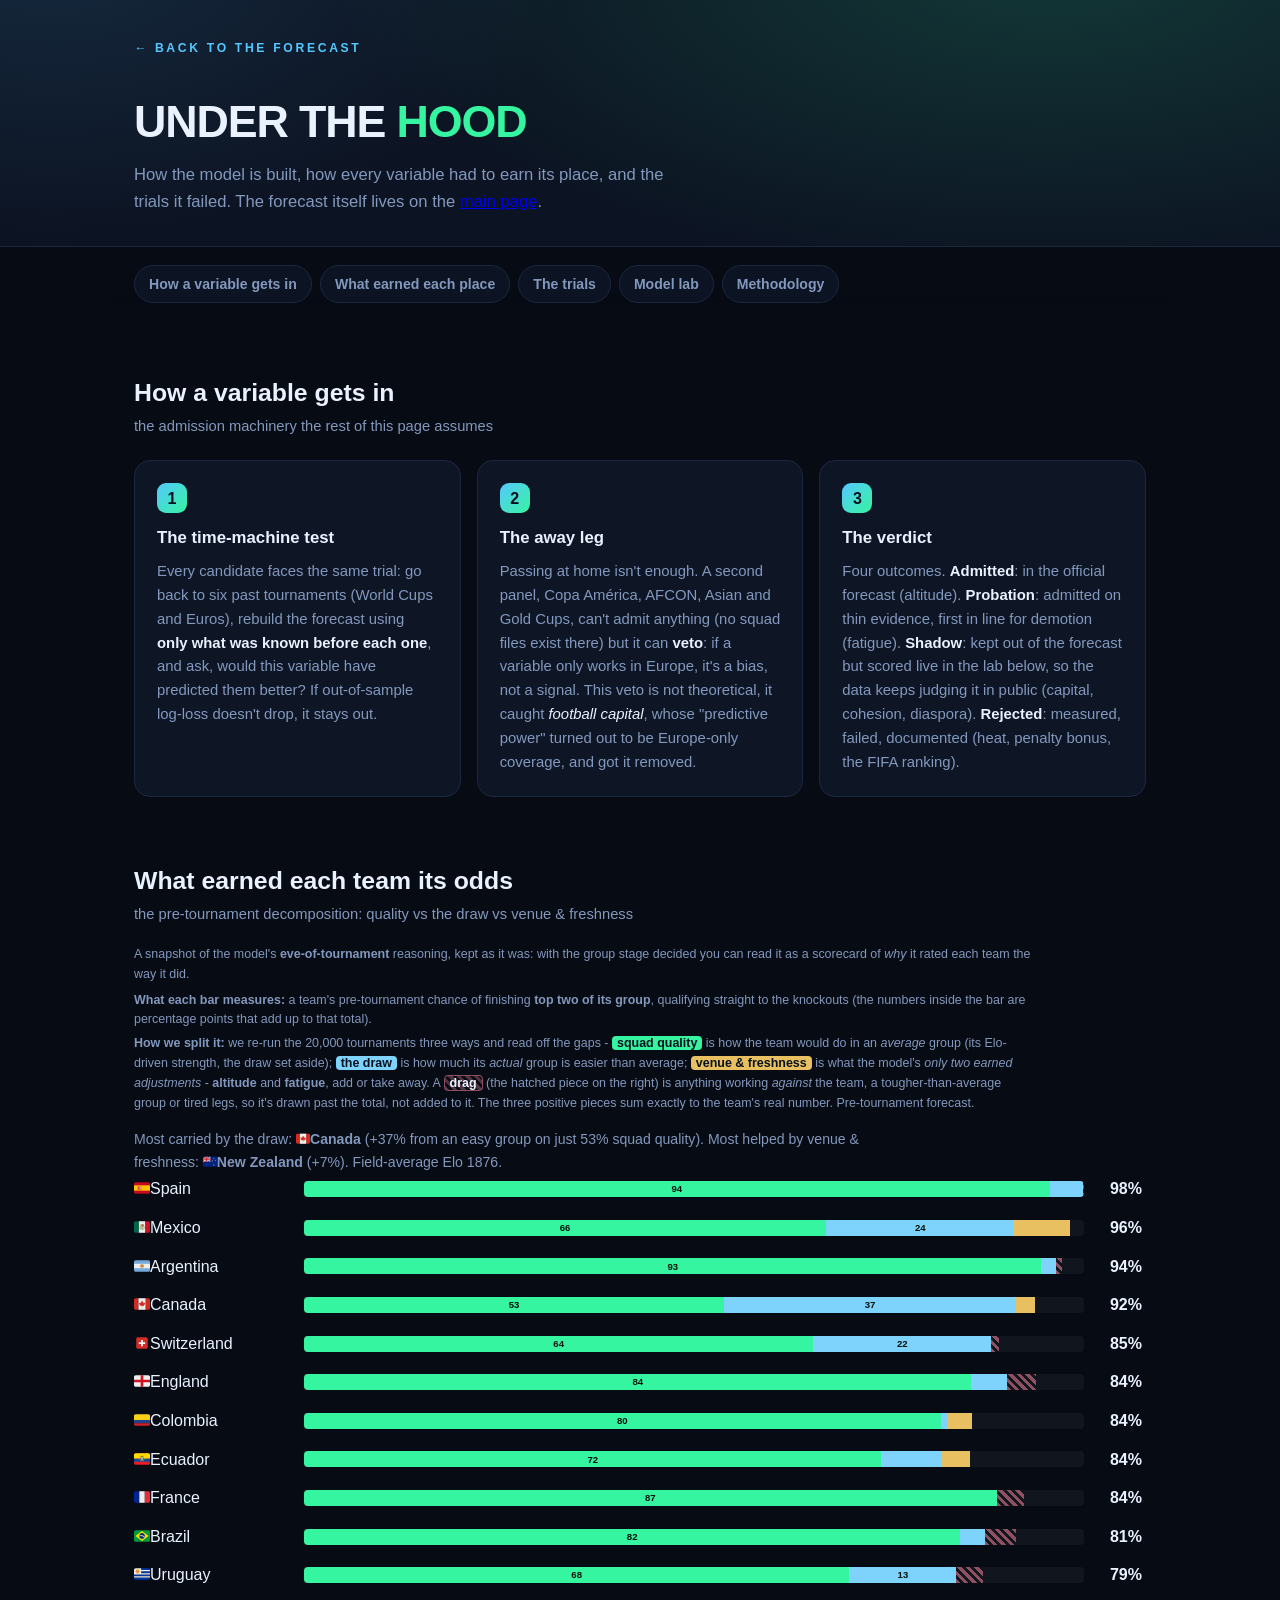
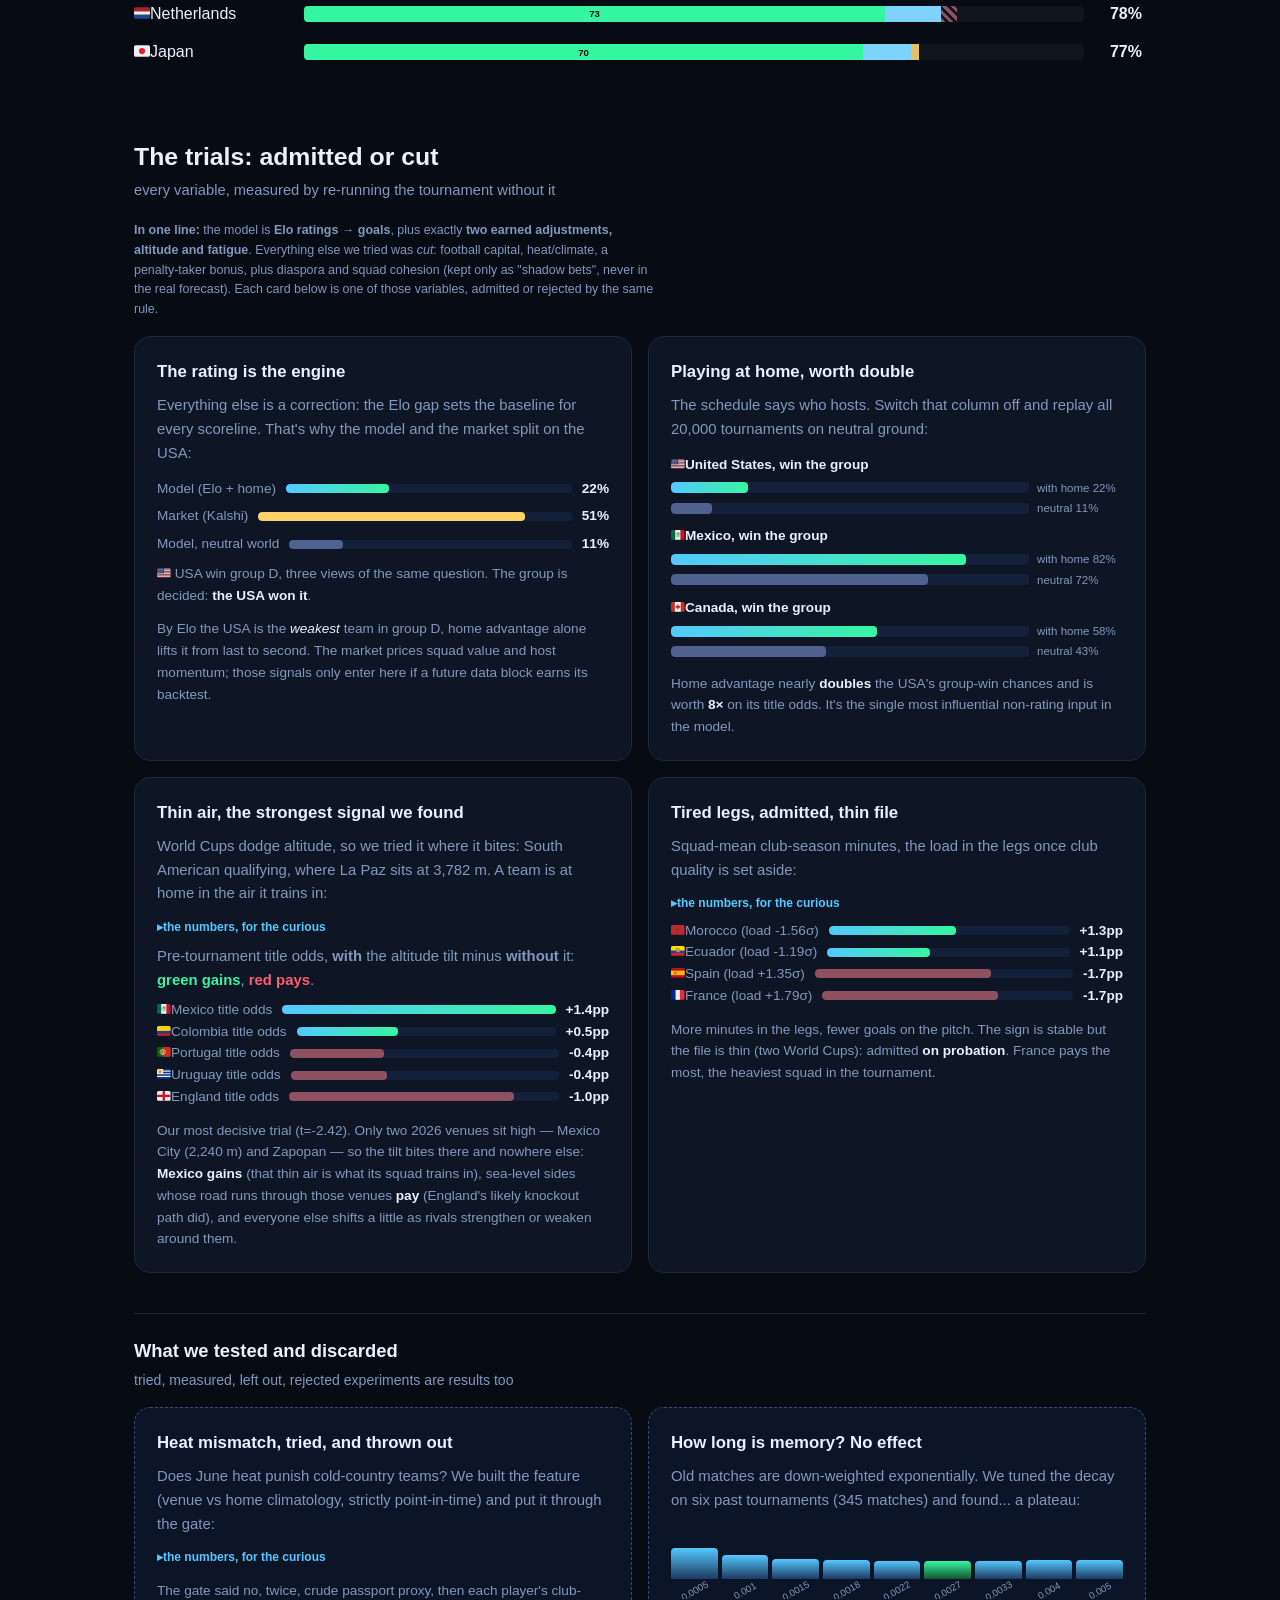
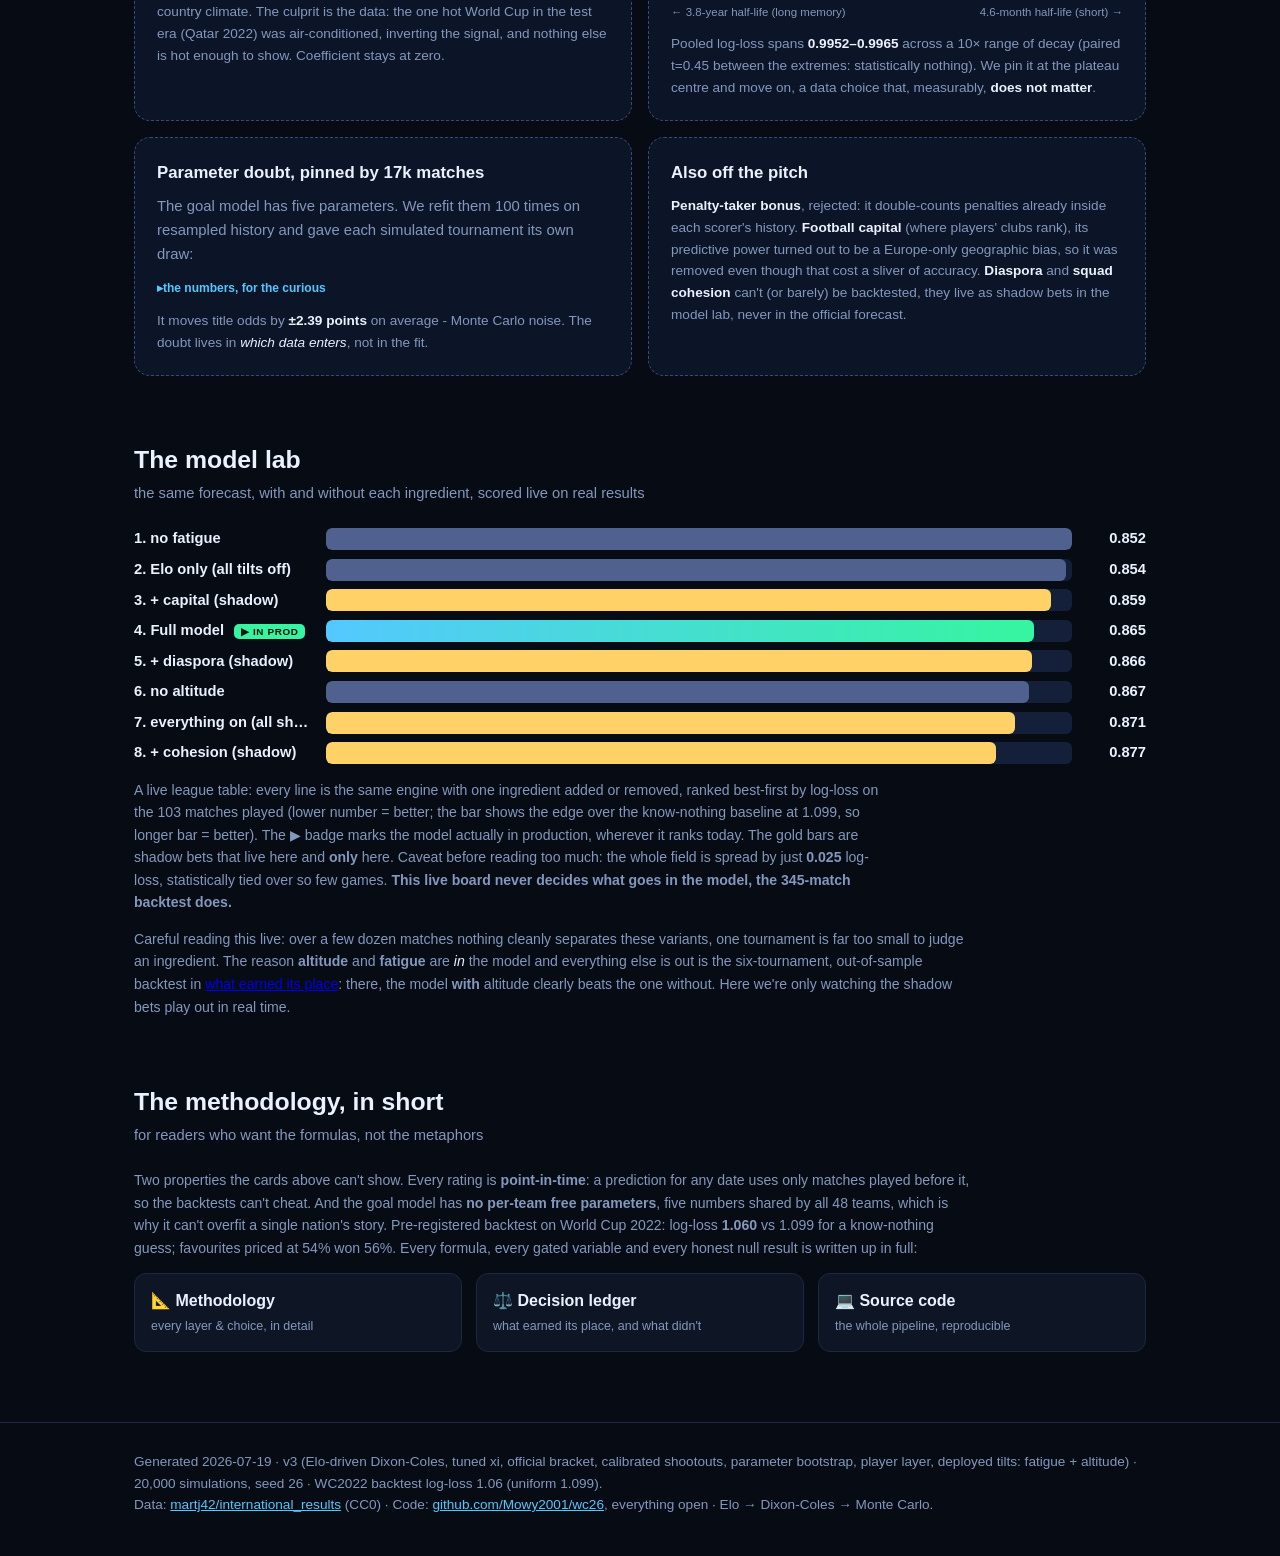
==== site/under-the-hood.html @ b16a1f21 "data: live refresh - 103 matches played (72 group + 31 KO) Co-Authored-By: Claude Fable 5 <noreply@a" ====
<!DOCTYPE html>
<html lang="en">
<head>
<meta charset="UTF-8">
<meta name="viewport" content="width=device-width, initial-scale=1.0">
<title>Under the hood · WC26, Probabilistic World Cup 2026</title>
<link rel="stylesheet" href="style.css?v=202607190809">
</head>
<body>

<header class="hero hero-sub">
  <div class="wrap">
    <div class="live-strip"><a href="index.html" class="back-link">← Back to the forecast</a></div>
    <h1 style="margin-top:14px">Under the <em>hood</em></h1>
    <p class="lede">How the model is built, how every variable had to earn its place, and the
    trials it failed. The forecast itself lives on the <a href="index.html">main page</a>.</p>
  </div>
</header>

<nav class="toc wrap">
  <a href="#gate">How a variable gets in</a>
  <a href="#drivers">What earned each place</a>
  <a href="#influence">The trials</a>
  <a href="#lab">Model lab</a>
  <a href="#method">Methodology</a>
</nav>

<main class="wrap">



<section id="gate">
  <h2>How a variable gets in <span class="sub">the admission machinery the rest of this page assumes</span></h2>
  <div class="cards3">
    <div class="card">
      <div class="card-step">1</div>
      <h3>The time-machine test</h3>
      <p>Every candidate faces the same trial: go back to six past tournaments (World Cups and
      Euros), rebuild the forecast using <strong>only what was known before each one</strong>, and ask,
      would this variable have predicted them better? If out-of-sample log-loss doesn't drop, it stays
      out.</p>
    </div>
    <div class="card">
      <div class="card-step">2</div>
      <h3>The away leg</h3>
      <p>Passing at home isn't enough. A second panel, Copa América, AFCON, Asian and Gold Cups, can't
      admit anything (no squad files exist there) but it can <strong>veto</strong>: if a variable only works
      in Europe, it's a bias, not a signal. This veto is not theoretical, it caught <em>football
      capital</em>, whose "predictive power" turned out to be Europe-only coverage, and got it removed.</p>
    </div>
    <div class="card">
      <div class="card-step">3</div>
      <h3>The verdict</h3>
      <p>Four outcomes. <strong>Admitted</strong>: in the official forecast (altitude).
      <strong>Probation</strong>: admitted on thin evidence, first in line for demotion (fatigue).
      <strong>Shadow</strong>: kept out of the forecast but scored live in the lab below, so the data
      keeps judging it in public (capital, cohesion, diaspora). <strong>Rejected</strong>: measured,
      failed, documented (heat, penalty bonus, the FIFA ranking).</p>
    </div>
  </div>
</section>

<section id="drivers">
  <h2>What earned each team its odds <span class="sub">the pre-tournament decomposition: quality vs the draw vs venue &amp; freshness</span></h2>
  <p class="chart-cap" style="max-width:900px">A snapshot of the model's <strong>eve-of-tournament</strong> reasoning, kept as it was: with the group stage decided you can read it as a scorecard of <em>why</em> it rated each team the way it did.</p>
  <p class="chart-cap" style="margin-bottom:8px;max-width:900px"><strong>What each bar measures:</strong> a team's pre-tournament chance of
  finishing <strong>top two of its group</strong>, qualifying straight to the knockouts (the numbers inside
  the bar are percentage points that add up to that total).</p>
  <p class="chart-cap" style="margin-bottom:8px;max-width:900px"><strong>How we split it:</strong> we re-run the 20,000
  tournaments three ways and read off the gaps -
  <b class="dr-k strength">squad quality</b> is how the team would do in an <em>average</em> group (its
  Elo-driven strength, the draw set aside);
  <b class="dr-k draw">the draw</b> is how much its <em>actual</em> group is easier than average;
  <b class="dr-k tilt">venue &amp; freshness</b> is what the model's <em>only two earned adjustments</em> -
  <strong>altitude</strong> and <strong>fatigue</strong>, add or take away.
  A <b class="dr-k drag">drag</b> (the hatched piece on the right) is anything working <em>against</em> the
  team, a tougher-than-average group or tired legs, so it's drawn past the total, not added to it.
  The three positive pieces sum exactly to the team's real number. Pre-tournament forecast.</p>
  <p class="note" id="drivers-note"></p>
  <div id="drivers-board" class="chart"></div>
</section>

<section id="influence">
  <h2>The trials: admitted or cut <span class="sub">every variable, measured by re-running the tournament without it</span></h2>
  <p class="chart-cap" style="margin-bottom:16px"><strong>In one line:</strong> the model is
  <strong>Elo ratings → goals</strong>, plus exactly <strong>two earned adjustments, altitude and
  fatigue</strong>. Everything else we tried was <em>cut</em>: football capital, heat/climate,
  a penalty-taker bonus, plus diaspora and squad cohesion (kept only as "shadow bets", never in
  the real forecast). Each card below is one of those variables, admitted or rejected by the same rule.</p>
  <div class="cards-2col">
    <div class="card">
      <h3>The rating is the engine</h3>
      <p class="mini-intro">Everything else is a correction: the Elo gap sets the baseline
      for every scoreline. That's why the model and the market split on the USA:</p>
      <div id="usa-case"></div>
      <p class="mini-note">By Elo the USA is the <em>weakest</em> team in group D, home
      advantage alone lifts it from last to second. The market prices squad value and host
      momentum; those signals only enter here if a future data block earns its backtest.</p>
    </div>
    <div class="card">
      <h3>Playing at home, worth double</h3>
      <p class="mini-intro">The schedule says who hosts. Switch that column off and replay
      all 20,000 tournaments on neutral ground:</p>
      <div id="host-ablation"></div>
      <p class="mini-note">Home advantage nearly <strong>doubles</strong> the USA's group-win
      chances and is worth <strong>8×</strong> on its title odds. It's the single most
      influential non-rating input in the model.</p>
    </div>
    <div class="card">
      <h3>Thin air, the strongest signal we found</h3>
      <p class="mini-intro">World Cups dodge altitude, so we tried it where it bites:
      South American qualifying, where La Paz sits at 3,782 m. A team is at home in the
      air it trains in:</p>
      <div id="altitude-card"></div>
      <p class="mini-note" id="altitude-note"></p>
    </div>
    <div class="card">
      <h3>Tired legs, admitted, thin file</h3>
      <p class="mini-intro">Squad-mean club-season minutes, the load in the legs once
      club quality is set aside:</p>
      <div id="fatigue-card"></div>
      <p class="mini-note" id="fatigue-note"></p>
    </div>
  </div>

  <h3 class="merge-sub" id="rejected">What we tested and discarded <span class="sub">tried, measured, left out, rejected experiments are results too</span></h3>
  <div class="cards-2col">
    <div class="card off">
      <h3>Heat mismatch, tried, and thrown out</h3>
      <p class="mini-intro">Does June heat punish cold-country teams? We built the
      feature (venue vs home climatology, strictly point-in-time) and put it through the gate:</p>
      <div id="climate-card"></div>
      <p class="mini-note">The gate said no, twice, crude passport proxy, then each player's
      club-country climate. The culprit is the data: the one hot World Cup in the test era (Qatar
      2022) was air-conditioned, inverting the signal, and nothing else is hot enough to show.
      Coefficient stays at zero.</p>
    </div>
    <div class="card off">
      <h3>How long is memory? No effect</h3>
      <p class="mini-intro">Old matches are down-weighted exponentially. We tuned the decay on
      six past tournaments (<span id="xi-n"></span> matches) and found... a plateau:</p>
      <div id="xi-chart"></div>
      <p class="mini-note" id="xi-note"></p>
    </div>
    <div class="card off">
      <h3>Parameter doubt, pinned by 17k matches</h3>
      <p class="mini-intro">The goal model has five parameters. We refit them
      <span id="boot-b"></span> times on resampled history and gave each simulated tournament
      its own draw:</p>
      <div id="boot-card"></div>
      <p class="mini-note">It moves title odds by <strong id="boot-delta"></strong> on average -
      Monte Carlo noise. The doubt lives in <em>which data enters</em>, not in the fit.</p>
    </div>
    <div class="card off">
      <h3>Also off the pitch</h3>
      <p class="mini-note" style="margin-top:0"><strong>Penalty-taker bonus</strong>, rejected: it
      double-counts penalties already inside each scorer's history. <strong>Football capital</strong>
      (where players' clubs rank), its predictive power turned out to be a Europe-only geographic
      bias, so it was removed even though that cost a sliver of accuracy. <strong>Diaspora</strong>
      and <strong>squad cohesion</strong> can't (or barely) be backtested, they live as shadow
      bets in the model lab, never in the official forecast.</p>
    </div>
  </div>

  </section>

<section id="lab">
  <h2>The model lab <span class="sub">the same forecast, with and without each ingredient, scored live on real results</span></h2>
  <div id="lab-board" class="chart"></div>
  <p class="note" id="lab-note"></p>
  <p class="note" style="max-width:840px">Careful reading this live: over a few dozen matches nothing
  cleanly separates these variants, one tournament is far too small to judge an ingredient. The reason
  <strong>altitude</strong> and <strong>fatigue</strong> are <em>in</em> the model and everything else is
  out is the six-tournament, out-of-sample backtest in <a href="#influence">what earned its place</a>:
  there, the model <strong>with</strong> altitude clearly beats the one without. Here we're only watching
  the shadow bets play out in real time.</p>
</section>

<section id="method">
  <h2>The methodology, in short <span class="sub">for readers who want the formulas, not the metaphors</span></h2>
  <p class="note" style="max-width:840px">Two properties the cards above can't show. Every rating is
  <strong>point-in-time</strong>: a prediction for any date uses only matches played before it, so the
  backtests can't cheat. And the goal model has <strong>no per-team free parameters</strong>, five numbers
  shared by all 48 teams, which is why it can't overfit a single nation's story. Pre-registered backtest
  on World Cup 2022: log-loss <strong>1.060</strong> vs 1.099 for a know-nothing guess; favourites priced
  at 54% won 56%. Every formula, every gated variable and every honest null result is written up in
  full:</p>
  <div class="doc-links">
    <a class="doc-link" href="https://github.com/Mowy2001/wc26/blob/main/docs/METHODOLOGY.md" target="_blank" rel="noopener">📐 Methodology<span>every layer &amp; choice, in detail</span></a>
    <a class="doc-link" href="https://github.com/Mowy2001/wc26/blob/main/docs/DECISIONS.md" target="_blank" rel="noopener">⚖️ Decision ledger<span>what earned its place, and what didn't</span></a>
    <a class="doc-link" href="https://github.com/Mowy2001/wc26" target="_blank" rel="noopener">💻 Source code<span>the whole pipeline, reproducible</span></a>
  </div>
</section>

</main>

<footer>
  <div class="wrap">
    <p id="footer-meta"></p>
    <p>Data: <a href="https://github.com/martj42/international_results">martj42/international_results</a> (CC0)
    · Code: <a href="https://github.com/Mowy2001/wc26">github.com/Mowy2001/wc26</a>, everything open · Elo → Dixon-Coles → Monte Carlo.</p>
  </div>
</footer>

<script src="data.js?v=202607190809"></script>
<script src="app.js?v=202607190809"></script>
</body>
</html>
---- site/style.css ----
:root {
  /* Direction B — "The Living Forecast": dark broadcast / stadium night */
  --bg: #070b14;
  --bg2: #0c1322;
  --card: #0e1626;
  --card-edge: #1c2740;
  --text: #eaf2ff;
  --muted: #8398bd;
  --accent: #36f5a0;   /* neon pitch green */
  --accent2: #54c8ff;  /* electric cyan */
  --hot: #ff5d73;      /* misses / upsets */
  --gold: #ffd166;
  --bar-bg: #14203a;
}
.tnum { font-variant-numeric: tabular-nums; font-feature-settings: "tnum"; }

* { margin: 0; padding: 0; box-sizing: border-box; }

/* Windows ships no colour font for flag emoji (they fall back to "GB"-style
   letters), so country-flag codepoints are served by a bundled Twemoji subset
   (country-flag-emoji-polyfill, MIT; Twemoji art CC-BY 4.0). The unicode-range
   keeps it flags-only; every other glyph stays on the system stack. */
@font-face {
  font-family: "Twemoji Country Flags";
  src: url("TwemojiCountryFlags.woff2") format("woff2");
  unicode-range: U+1F1E6-1F1FF, U+1F3F4, U+E0060-E007F, U+FE0F, U+20E3;
  font-display: swap;
}

body {
  background: var(--bg);
  color: var(--text);
  font-family: "Twemoji Country Flags", -apple-system, BlinkMacSystemFont, "Segoe UI", Roboto, Helvetica, Arial, sans-serif;
  line-height: 1.6;
}

.wrap { max-width: 1060px; margin: 0 auto; padding: 0 24px; }

/* ---------- hero (broadcast) ---------- */
.hero {
  background:
    radial-gradient(1200px 520px at 82% -12%, rgba(54,245,160,.16), transparent 60%),
    radial-gradient(900px 500px at 4% -18%, rgba(84,200,255,.12), transparent 58%),
    var(--bg2);
  border-bottom: 1px solid var(--card-edge);
  padding: 40px 0 48px;
}
/* live status strip with a pulsing dot */
.live-strip {
  display: inline-flex; align-items: center; gap: 10px;
  color: var(--accent); font-size: .76rem; font-weight: 800;
  letter-spacing: .22em; text-transform: uppercase; margin-bottom: 28px;
}
.live-strip .dot {
  width: 9px; height: 9px; border-radius: 50%; background: var(--accent);
  animation: pulse 1.8s infinite;
}
@keyframes pulse {
  0% { box-shadow: 0 0 0 0 rgba(54,245,160,.5); }
  70% { box-shadow: 0 0 0 12px rgba(54,245,160,0); }
  100% { box-shadow: 0 0 0 0 rgba(54,245,160,0); }
}
.hero-grid { display: grid; grid-template-columns: 1.2fr .85fr; gap: 40px; align-items: end; }
.hero h1 {
  font-size: clamp(2.1rem, 5.4vw, 3.7rem); line-height: .98; font-weight: 900;
  letter-spacing: -.025em; text-transform: uppercase;
}
.hero h1 em { color: var(--accent); font-style: normal; }
.lede { color: var(--muted); max-width: 560px; margin-top: 18px; font-size: 1.04rem; }
.lede-sub { color: var(--muted); max-width: 560px; margin-top: 10px; font-size: .9rem; opacity: .82; }
/* the giant live champion number */
.hero-leader {
  background: linear-gradient(180deg, var(--card), #0a1120);
  border: 1px solid var(--card-edge); border-radius: 18px; padding: 22px 26px;
}
.hl-lab { font-size: .72rem; letter-spacing: .2em; text-transform: uppercase; color: var(--muted); }
.hl-big {
  font-size: clamp(3rem, 6vw, 4.6rem); font-weight: 900; letter-spacing: -.03em;
  line-height: 1; color: var(--accent); margin: 4px 0;
}
.hl-big span { font-size: .5em; }
.hl-team { font-size: 1.25rem; font-weight: 800; }
.hl-vs { margin-top: 12px; font-size: .82rem; color: var(--muted); }
.hl-vs b { color: var(--accent); }
@media (max-width: 760px) { .hero-grid { grid-template-columns: 1fr; gap: 26px; } }

.hero-stats { display: flex; flex-wrap: wrap; gap: 14px; margin-top: 32px; }
.stat {
  background: rgba(22, 33, 63, .75);
  border: 1px solid var(--card-edge);
  border-radius: 14px;
  padding: 14px 20px;
  min-width: 150px;
}
.stat .v { font-size: 1.5rem; font-weight: 800; color: var(--text); font-variant-numeric: tabular-nums; }
.stat .v .flag { font-size: 1.3rem; margin-right: 6px; }
.stat .v .vs { color: var(--muted); font-size: .95rem; font-weight: 600; }
.stat .k { font-size: .78rem; color: var(--muted); text-transform: uppercase; letter-spacing: .08em; }
/* the live-record headline stat — visually first and emphasised */
.stat.headline {
  background: linear-gradient(135deg, rgba(56,189,248,.16), rgba(74,222,128,.14));
  border-color: var(--accent);
}
.stat.headline .v { color: var(--accent); font-size: 1.8rem; }
.stat.headline .v .vs { color: var(--text); }

/* ---------- nav ---------- */
.toc {
  display: flex; flex-wrap: wrap; gap: 8px;
  padding-top: 18px; padding-bottom: 6px;
  position: sticky; top: 0; z-index: 10;
  background: linear-gradient(var(--bg) 75%, transparent);
  transition: transform .25s ease, opacity .2s ease;
}
/* scrolling down on mobile: slide the pills away (app.js toggles the class) */
.toc.toc-hide { transform: translateY(-110%); opacity: 0; pointer-events: none; }
.toc a {
  color: var(--muted); text-decoration: none; font-size: .88rem; font-weight: 600;
  padding: 7px 14px; border: 1px solid var(--card-edge); border-radius: 999px;
  background: var(--bg2);
  transition: color .15s, border-color .15s;
}
.toc a:hover { color: var(--accent); border-color: var(--accent); }
.toc-group {
  align-self: center;
  font-size: .72rem; font-weight: 800; letter-spacing: .12em; text-transform: uppercase;
  color: var(--accent); opacity: .8;
  padding: 0 4px 0 8px;
}
.toc-group:not(:first-child) { margin-left: 10px; border-left: 1px solid var(--card-edge); }

/* ---------- act dividers (the two-part spine) ---------- */
.act-divider {
  display: flex; align-items: center; gap: 14px;
  margin: 72px 0 8px;
  font-size: 1.9rem; font-weight: 800; color: var(--text);
  letter-spacing: -.01em;
}
.act-divider .act-num {
  display: inline-flex; align-items: center; justify-content: center;
  width: 40px; height: 40px; flex: 0 0 40px;
  border-radius: 50%; background: linear-gradient(135deg, var(--accent2), var(--accent));
  color: #07101f; font-size: 1.2rem; font-weight: 800;
}
.act-divider .act-sub {
  font-size: .95rem; font-weight: 500; color: var(--muted); letter-spacing: 0;
}
.act-divider + section { margin-top: 26px; }

/* ---------- sections ---------- */
section { margin: 64px 0; }
h2 { font-size: 1.55rem; font-weight: 800; margin-bottom: 22px; }
h2 .sub { display: block; font-size: .92rem; font-weight: 500; color: var(--muted); margin-top: 2px; }

.cards3 { display: grid; grid-template-columns: repeat(auto-fit, minmax(280px, 1fr)); gap: 16px; }
.cards2 { display: grid; grid-template-columns: repeat(auto-fit, minmax(320px, 1fr)); gap: 16px; }
.card {
  background: var(--card);
  border: 1px solid var(--card-edge);
  border-radius: 16px;
  padding: 22px;
}
.card h3 { font-size: 1.05rem; margin-bottom: 8px; }
.card p { color: var(--muted); font-size: .93rem; }
.card p strong, .card p em { color: var(--text); }
.card-step {
  width: 30px; height: 30px; border-radius: 9px;
  display: flex; align-items: center; justify-content: center;
  background: linear-gradient(135deg, var(--accent2), var(--accent));
  color: #07101f; font-weight: 800; margin-bottom: 12px;
}

.note { color: var(--muted); font-size: .88rem; margin-top: 14px; max-width: 760px; }
.note em { color: var(--text); }

/* ---------- bar charts ---------- */
.chart { display: flex; flex-direction: column; gap: 7px; }
.bar-row { display: grid; grid-template-columns: 180px 1fr 62px; align-items: center; gap: 12px; }
.bar-row .who { font-size: .92rem; font-weight: 600; white-space: nowrap; overflow: hidden; text-overflow: ellipsis; }
.bar-row .who .flag { margin-right: 7px; }
.bar-track { position: relative; height: 22px; background: var(--bar-bg); border-radius: 6px; overflow: hidden; }
.bar-fill, .bar-ghost { position: absolute; inset: 0 auto 0 0; border-radius: 6px; }
.bar-ghost { background: rgba(56, 189, 248, .28); }
.bar-fill { background: linear-gradient(90deg, var(--accent2), var(--accent)); }
.bar-row .val { font-variant-numeric: tabular-nums; font-weight: 700; font-size: .92rem; text-align: right; }

/* market comparison: paired bars */
.pair-row { display: grid; grid-template-columns: 180px 1fr; align-items: center; gap: 12px; margin-bottom: 10px; }
.pair-bars { display: flex; flex-direction: column; gap: 3px; }
.pair-bar { display: grid; grid-template-columns: 1fr 110px; align-items: center; gap: 10px; }
.pair-track { height: 13px; background: var(--bar-bg); border-radius: 4px; overflow: hidden; position: relative; }
.pair-fill { position: absolute; inset: 0 auto 0 0; border-radius: 4px; }
.pair-fill.model { background: linear-gradient(90deg, var(--accent2), var(--accent)); }
.pair-fill.market { background: var(--gold); opacity: .85; }
.pair-label { font-size: .74rem; color: var(--muted); font-variant-numeric: tabular-nums; }

/* ---------- rounds table ---------- */
.table-scroll { overflow-x: auto; border: 1px solid var(--card-edge); border-radius: 14px; }
table { border-collapse: collapse; width: 100%; font-size: .9rem; }
th, td { padding: 9px 13px; text-align: right; white-space: nowrap; }
th { background: var(--bg2); color: var(--muted); font-size: .76rem; text-transform: uppercase; letter-spacing: .06em; position: sticky; top: 0; }
td:first-child, th:first-child { text-align: left; }
tbody tr { border-top: 1px solid var(--card-edge); }
td.heat { font-variant-numeric: tabular-nums; font-weight: 600; }

/* ---------- groups ---------- */
.groups-grid { display: grid; grid-template-columns: repeat(auto-fill, minmax(300px, 1fr)); gap: 16px; }
.group-card { background: var(--card); border: 1px solid var(--card-edge); border-radius: 16px; padding: 18px; }
.group-card h3 { font-size: .95rem; color: var(--accent2); margin-bottom: 12px; letter-spacing: .04em; }
.team-row { display: grid; grid-template-columns: 1fr auto; gap: 8px; align-items: center; padding: 5px 0; }
.team-row .val { white-space: nowrap; }
.team-row .who { font-size: .9rem; font-weight: 600; }
.team-row .who .flag { margin-right: 7px; }
.team-row .who .elo { color: var(--muted); font-weight: 400; font-size: .78rem; margin-left: 6px; }
.qbar { height: 7px; background: var(--bar-bg); border-radius: 4px; overflow: hidden; margin-top: 3px; }
.qbar i { display: block; height: 100%; background: linear-gradient(90deg, var(--accent2), var(--accent)); border-radius: 4px; }
.team-row .val { font-variant-numeric: tabular-nums; font-size: .85rem; font-weight: 700; text-align: right; color: var(--muted); }
.team-row .val b { color: var(--text); }

/* ---------- footer ---------- */
footer { border-top: 1px solid var(--card-edge); margin-top: 70px; padding: 28px 0 40px; color: var(--muted); font-size: .85rem; }
footer a { color: var(--accent2); }

@media (max-width: 640px) {
  .bar-row { grid-template-columns: 120px 1fr 52px; }
  .pair-row { grid-template-columns: 120px 1fr; }
  /* let hero stat cards shrink instead of overflowing the viewport */
  .hero-stats { gap: 10px; }
  .hero-stats .stat { min-width: 0; flex: 1 1 140px; }
  .hero-stats .stat.headline { flex-basis: 100%; }
  .act-divider { font-size: 1.5rem; gap: 10px; }
  .act-divider .act-sub { flex-basis: 100%; }
}

/* ---------- v2: data-first additions ---------- */
.cards4 { display: grid; grid-template-columns: repeat(auto-fit, minmax(185px, 1fr)); gap: 16px; }
/* data diet: 3 + 3 cards; the two "earned" (tilt-feeding) files carry an accent edge */
.cards32 { display: grid; grid-template-columns: repeat(3, 1fr); gap: 16px; }
@media (max-width: 860px) { .cards32 { grid-template-columns: 1fr; } }
.card.earned { border-color: rgba(54, 245, 160, .38); }
.card.earned h3::after { content: "earned tilt"; font-size: .6rem; font-weight: 800;
  letter-spacing: .1em; text-transform: uppercase; color: var(--accent);
  border: 1px solid rgba(54, 245, 160, .4); border-radius: 999px; padding: 1px 8px;
  margin-left: 8px; vertical-align: 2px; white-space: nowrap; }
/* two-up cards (roomy enough for embedded charts); collapses to one on mobile */
.cards-2col { display: grid; grid-template-columns: 1fr 1fr; gap: 16px; }
.cards-2col > .card { min-width: 0; }
.cards-2col .xi-bars, .cards-2col .xi-axis { overflow: hidden; }
@media (max-width: 640px) { .cards-2col { grid-template-columns: 1fr; } }
.card.off { border-style: dashed; border-color: #3a4a78; background: rgba(22, 33, 63, .45); }
.card a { color: var(--accent2); }

.mini-intro { margin-bottom: 12px; }
.mini-note { margin-top: 12px; font-size: .85rem !important; }

/* before/after ablation bars */
.ab-row { margin: 8px 0; }
.ab-row .who { font-size: .85rem; font-weight: 600; margin-bottom: 3px; }
.ab-pair { display: grid; grid-template-columns: 1fr 86px; gap: 8px; align-items: center; margin-bottom: 2px; }
.ab-track { height: 11px; background: var(--bar-bg); border-radius: 4px; position: relative; overflow: hidden; }
.ab-fill { position: absolute; inset: 0 auto 0 0; border-radius: 4px; }
.ab-fill.real { background: linear-gradient(90deg, var(--accent2), var(--accent)); }
.ab-fill.counter { background: #51618f; }
.ab-label { font-size: .72rem; color: var(--muted); font-variant-numeric: tabular-nums; white-space: nowrap; }

/* xi plateau mini-chart */
.xi-bars { display: flex; align-items: flex-end; gap: 4px; height: 74px; margin: 10px 0 4px; }
.xi-bar { flex: 1; display: flex; flex-direction: column; justify-content: flex-end; align-items: center; gap: 4px; height: 100%; }
.xi-bar i { display: block; width: 100%; background: linear-gradient(180deg, var(--accent2), #1e3a5f); border-radius: 4px 4px 0 0; min-height: 4px; }
.xi-bar.chosen i { background: linear-gradient(180deg, var(--accent), #14532d); }
.xi-bar span { font-size: .6rem; color: var(--muted); transform: rotate(-30deg); white-space: nowrap; }
.xi-axis { font-size: .72rem; color: var(--muted); display: flex; justify-content: space-between; }

/* usa case mini-table */
.usa-rows { display: flex; flex-direction: column; gap: 6px; margin-top: 8px; }
/* Golden Boot spotlight: full-width rows, bigger type, goals sub-line */
.gb-big .bar-row { grid-template-columns: 300px 1fr auto; padding: 7px 0; }
.gb-big .who { font-size: 1.02rem; font-weight: 700; }
.gb-goals { display: block; font-size: .74rem; color: var(--muted); font-weight: 600; margin-top: 1px; }
.gb-goals b { color: var(--accent); font-variant-numeric: tabular-nums; }
@media (max-width: 560px) { .gb-big .bar-row { grid-template-columns: 150px 1fr auto; }
  .gb-big .who { font-size: .92rem; } .gb-goals { white-space: normal; } }

/* one-line key above ablation-mover bars (altitude / fatigue cards) */
.usa-key { font-size: .76rem; color: var(--muted); margin: 8px 0 6px; }
.usa-key .k-up { color: var(--accent); font-weight: 700; }
.usa-key .k-dn { color: var(--hot); font-weight: 700; }
.usa-row { display: grid; grid-template-columns: auto 1fr auto; gap: 10px; font-size: .85rem; align-items: center; }
.usa-row .src { color: var(--muted); }
.usa-row .num { font-weight: 800; font-variant-numeric: tabular-nums; }
.usa-track { height: 9px; background: var(--bar-bg); border-radius: 4px; position: relative; overflow: hidden; }
.usa-track i { position: absolute; inset: 0 auto 0 0; border-radius: 4px; }

/* methodology accordions */
#method details {
  background: var(--card); border: 1px solid var(--card-edge); border-radius: 14px;
  padding: 0 20px; margin-bottom: 10px;
}
#method summary {
  cursor: pointer; font-weight: 700; font-size: .98rem; padding: 15px 0;
  list-style: none; position: relative;
}
#method summary::before { content: "▸ "; color: var(--accent); }
#method details[open] summary::before { content: "▾ "; }
#method details p { color: var(--muted); font-size: .92rem; padding-bottom: 18px; }
#method details p strong, #method details p em { color: var(--text); }

/* ---------- v3: lineage + golden boot ---------- */
.lineage { display: flex; flex-direction: column; gap: 10px; margin-top: 20px;
  background: var(--bg2); border: 1px solid var(--card-edge); border-radius: 16px; padding: 18px 20px; }
.flow { display: flex; flex-wrap: wrap; align-items: center; gap: 8px; }
.node { font-size: .8rem; font-weight: 600; padding: 5px 12px; border-radius: 999px;
  background: var(--card); border: 1px solid var(--card-edge); color: var(--text); }
.node.file { background: #0f2a1d; border-color: #1d5c3c; color: var(--accent); font-family: ui-monospace, Menlo, monospace; }
.node.out { background: #112c44; border-color: #1d5d8a; color: var(--accent2); }
.arr { color: var(--muted); font-size: .9rem; }
.boot-sd { display: flex; flex-wrap: wrap; gap: 6px; margin: 8px 0; }
.boot-sd span { font-size: .74rem; font-variant-numeric: tabular-nums; color: var(--muted);
  background: var(--bar-bg); border-radius: 6px; padding: 3px 9px; }
.boot-sd b { color: var(--text); }
.market-chip { font-size: .7rem; color: var(--gold); border: 1px solid rgba(251,191,36,.4);
  border-radius: 999px; padding: 1px 8px; margin-left: 8px; font-weight: 600; vertical-align: 1px; white-space: nowrap; }

/* plain-first: technical chips folded behind a toggle */
details.tech { margin: 6px 0; }
details.tech summary { cursor: pointer; font-size: .75rem; color: var(--accent2);
  list-style: none; font-weight: 600; }
details.tech summary::before { content: "\25B8 "; }
details.tech[open] summary::before { content: "\25BE "; }

/* baseline notch + movement deltas on the champion race */
.bar-tick { position: absolute; top: -2px; bottom: -2px; width: 2px;
  background: rgba(232, 237, 247, .9); border-radius: 1px; }
.val .delta { font-size: .72rem; font-weight: 700; margin-left: 5px; }
.val .delta.up { color: var(--accent); }
.val .delta.down { color: #f87171; }

/* predicted bracket */
.bracket-scroll { display: flex; gap: 14px; overflow-x: auto; padding-bottom: 10px; }
.bk-col { display: flex; flex-direction: column; justify-content: space-around;
  gap: 8px; min-width: 116px; }
.bk-round { font-size: .7rem; text-transform: uppercase; letter-spacing: .06em;
  color: var(--muted); text-align: center; margin-bottom: 4px; font-weight: 700; }
.bk-match { background: var(--card); border: 1px solid var(--card-edge);
  border-radius: 9px; overflow: hidden; }
.bk-match.champ { border-color: var(--gold); }
.bk-slot { display: flex; justify-content: space-between; align-items: center;
  padding: 5px 9px; font-size: .8rem; }
.bk-slot + .bk-slot { border-top: 1px solid var(--card-edge); }
.bk-team { font-weight: 600; white-space: nowrap; }
.bk-team .flag { margin-right: 5px; }
.bk-p { font-variant-numeric: tabular-nums; font-size: .72rem; color: var(--muted); }
.bk-slot.sure .bk-p { color: var(--accent); font-weight: 700; }
.bk-slot.open .bk-p { color: #6b7a9c; }
.bk-slot.sure { background: rgba(74, 222, 128, .07); }

/* model lab bars reuse .bar-row; nothing extra needed */

/* match-by-match slider */
.tl-control { margin: 0 0 18px; }
#tl-slider { width: 100%; accent-color: var(--accent); height: 6px; cursor: pointer; }
.tl-label { margin-top: 8px; font-size: .9rem; color: var(--text); font-weight: 600; }
.tl-label #tl-date { color: var(--accent2); }
.tl-grid { display: grid; grid-template-columns: 1fr 1fr; gap: 24px; }
.tl-h { font-size: .72rem; text-transform: uppercase; letter-spacing: .06em; color: var(--muted); font-weight: 700; margin-bottom: 10px; }
.tl-groups { display: grid; grid-template-columns: 1fr 1fr; gap: 6px 16px; }
.tlg { font-size: .8rem; }
.tlg b { color: var(--accent2); font-size: .7rem; }
.tlg .row { display: flex; justify-content: space-between; }
.tlg .row span:last-child { font-variant-numeric: tabular-nums; color: var(--muted); }
@media (max-width: 760px) { .tl-grid { grid-template-columns: 1fr; } .tl-groups { grid-template-columns: 1fr; } }

/* unified forecast slider */
.fc-block { margin: 18px 0 8px; }
.fc-grid { display: grid; grid-template-columns: 1fr 1fr; gap: 24px; margin: 18px 0 8px; }
.cutoff { font-size: .68rem; text-transform: uppercase; letter-spacing: .08em; color: var(--gold);
  text-align: center; margin: 4px 0; opacity: .8; }
#fc-groups.groups-grid .team-row .val .delta { margin-left: 5px; }
@media (max-width: 760px) { .fc-grid { grid-template-columns: 1fr; } }

/* repeated synced sliders in the forecast */
.fc-bar { display: flex; align-items: center; gap: 12px; margin: 4px 0 12px;
  padding: 10px 12px; background: var(--bg2); border: 1px solid var(--card-edge); border-radius: 10px; }
.fc-track-wrap { position: relative; flex: 1; display: flex; align-items: center; }
.fc-bar .fc-slider { width: 100%; accent-color: var(--accent); height: 7px; cursor: pointer; position: relative; z-index: 2; }
/* per-match tick notches under the track */
.fc-ticks { position: absolute; left: 0; right: 0; top: 50%; height: 12px;
  transform: translateY(-50%); pointer-events: none; z-index: 1; }
.fc-ticks i { position: absolute; top: 0; width: 1px; height: 100%;
  background: rgba(147, 161, 189, .45); transform: translateX(-.5px); }
.fc-ticks i.grp-end { width: 2px; height: 180%; top: -40%; background: var(--gold); }
.grp-marker { position: absolute; bottom: 130%; transform: translateX(-50%); white-space: nowrap;
  font-size: .58rem; font-weight: 800; letter-spacing: .04em; color: var(--gold);
  text-transform: uppercase; pointer-events: none; }

/* round-by-round scroll table (slider-driven) */
.rr-scroll { max-height: 460px; overflow-y: auto; overflow-x: auto;
  border: 1px solid var(--card-edge); border-radius: 12px; }
.rr-scroll table { width: 100%; border-collapse: collapse; }
.rr-scroll thead th { position: sticky; top: 0; background: var(--card); z-index: 2;
  font-size: .68rem; text-transform: uppercase; letter-spacing: .03em; color: var(--muted);
  padding: 8px 6px; text-align: center; }
.rr-scroll thead th:first-child { text-align: left; }
.rr-scroll td { padding: 5px 6px; text-align: center; font-variant-numeric: tabular-nums;
  font-size: .78rem; font-weight: 700; }
.rr-scroll td.tm-click { text-align: left; font-weight: 600; white-space: nowrap; }
/* prev / next match buttons */
.fc-step { flex: 0 0 auto; width: 34px; height: 34px; border-radius: 9px;
  border: 1px solid var(--card-edge); background: var(--card); color: var(--text);
  font-size: .9rem; cursor: pointer; line-height: 1; transition: border-color .15s, background .15s; }
.fc-step:hover:not(:disabled) { border-color: var(--accent); color: var(--accent); }
.fc-step:disabled { opacity: .35; cursor: default; }
/* fixed-width label so the slider track length never changes between matches
   (the detail text — "Canada 6-0 Qatar" etc. — varies; clamp it, don't let it
   resize the track) */
.fc-bar .fc-lab { display: flex; flex-direction: column; align-items: flex-end;
  font-size: .82rem; color: var(--accent2); font-weight: 700; white-space: nowrap;
  flex: 0 0 250px; width: 250px; max-width: 250px; overflow: hidden; }
.fc-bar .fc-lab .fc-lab-detail { font-size: .72rem; color: var(--muted); font-weight: 500;
  max-width: 250px; overflow: hidden; text-overflow: ellipsis; }
@media (max-width: 600px) {
  .fc-bar { flex-wrap: wrap; gap: 8px; }
  .fc-track-wrap { order: 3; flex-basis: 100%; }
  .fc-bar .fc-lab { order: 2; min-width: 0; flex: 1; align-items: flex-start;
    white-space: normal; font-size: .78rem; }
}

/* short per-chart captions explaining what the % means */
.chart-cap { color: var(--muted); font-size: .78rem; margin: -4px 0 10px; max-width: 520px; }

/* bracket legend + inline key chips */
.bracket-legend { color: var(--muted); font-size: .84rem; max-width: 820px; margin: 2px 0 14px; }
.bracket-legend strong { color: var(--text); }
.bk-key { font-weight: 700; padding: 1px 7px; border-radius: 5px; white-space: nowrap; }
.bk-key.sure { color: var(--accent); background: rgba(74, 222, 128, .12); }
.bk-key.open { color: #9aa8c6; background: rgba(154, 168, 198, .12); }

/* ---------- per-match score-distribution heatmap (scripts/36) ---------- */
.clickable { cursor: pointer; }
.bar-row.clickable:hover { background: rgba(56, 189, 248, .06); border-radius: 6px; }
.who .mh-hint { color: var(--accent2); font-size: .72rem; opacity: 0; margin-left: 6px; }
.bar-row.clickable:hover .mh-hint { opacity: .9; }
.mh-overlay {
  position: fixed; inset: 0; background: rgba(4, 8, 18, .78);
  display: none; align-items: center; justify-content: center; z-index: 50; padding: 16px;
}
.mh-overlay.show { display: flex; }
.mh-card {
  background: var(--card); border: 1px solid var(--card-edge); border-radius: 14px;
  padding: 20px 22px; max-width: 460px; width: 100%; box-shadow: 0 20px 60px rgba(0,0,0,.5);
}
.mh-card h4 { margin: 0 0 2px; font-size: 1.06rem; }
.mh-card .mh-sub { color: var(--muted); font-size: .8rem; margin-bottom: 14px; }
.mh-close { float: right; cursor: pointer; color: var(--muted); font-size: 1.3rem; line-height: 1; }
.mh-close:hover { color: var(--text); }
.mh-wdl { display: flex; height: 10px; border-radius: 5px; overflow: hidden; margin: 4px 0 14px; }
.mh-wdl span { display: block; }
.mh-adv { margin: -4px 0 14px; padding: 10px 12px; border: 1px solid var(--card-edge); border-radius: 9px; background: var(--bar-bg); }
.mh-adv-t { font-size: .68rem; text-transform: uppercase; letter-spacing: .07em; color: var(--muted); margin-bottom: 7px; }
.mh-adv-t span { text-transform: none; letter-spacing: 0; opacity: .8; }
.mh-adv-row { display: flex; align-items: baseline; gap: 8px; font-size: .82rem; padding: 2px 0; }
.mh-adv-row > span:first-child { flex: 0 0 120px; }
.mh-adv-row b { color: var(--accent); font-variant-numeric: tabular-nums; font-size: .95rem; }
.mh-adv-row:last-child b { color: var(--hot); }
.mh-adv-x { margin-left: auto; color: var(--muted); font-size: .72rem; }
.mh-grid { display: grid; grid-template-columns: auto repeat(6, 1fr); gap: 3px; align-items: center; }
.mh-grid .cell {
  aspect-ratio: 1; border-radius: 4px; display: flex; align-items: center; justify-content: center;
  font-size: .62rem; color: #cfe; font-variant-numeric: tabular-nums; position: relative;
}
.mh-grid .cell.modal { outline: 1.5px solid var(--accent); }
.mh-grid .cell.actual { outline: 2px solid #fff; outline-offset: 0; font-weight: 800; color: #fff; }
.mh-grid .axlabel { font-size: .62rem; color: var(--muted); text-align: center; }
.mh-grid .axlabel.row { text-align: right; padding-right: 4px; }
.mh-axtitle { color: var(--muted); font-size: .72rem; margin: 10px 0 2px; text-align: center; }
.mh-axtitle.vert { writing-mode: vertical-rl; transform: rotate(180deg); }
.mh-note { color: var(--muted); font-size: .76rem; margin-top: 12px; }
.mh-note b { color: var(--text); }

/* ---------- bracket Reach / Win-the-tie toggle (scripts/31 adv) ---------- */
.bk-toggle { float: right; display: inline-flex; border: 1px solid var(--card-edge);
  border-radius: 7px; overflow: hidden; font-size: .72rem; }
.bk-toggle button { background: transparent; color: var(--muted); border: 0; cursor: pointer;
  padding: 3px 10px; font: inherit; }
.bk-toggle button.on { background: var(--accent2); color: #07111f; font-weight: 700; }

/* ---------- market divergence + close-call / tight-group flags (#5) ---------- */
.market-diverge { color: var(--muted); font-size: .9rem; margin: -4px 0 14px; }
.market-diverge strong { color: var(--text); }
.pair-row.diverge { border-left: 2px solid var(--accent2); padding-left: 8px; }
.gap-chip { font-size: .68rem; font-weight: 700; padding: 1px 7px; border-radius: 5px; margin-left: 8px; white-space: nowrap; }
.gap-chip.over { color: var(--accent); background: rgba(74, 222, 128, .13); }
.gap-chip.under { color: #e0889a; background: rgba(143, 81, 97, .18); }
.mv { font-size: .62rem; font-weight: 800; margin-left: 5px; letter-spacing: .02em; }
.mv.up { color: var(--accent); } .mv.dn { color: #e0889a; }
.cf-badge { font-size: .66rem; font-weight: 700; color: #e8c061; background: rgba(232, 192, 97, .14);
  padding: 1px 6px; border-radius: 5px; margin-left: 8px; white-space: nowrap; }
.tight-badge { font-size: .62rem; font-weight: 700; color: #e8c061; background: rgba(232, 192, 97, .14);
  padding: 1px 6px; border-radius: 5px; margin-left: 8px; vertical-align: middle; }
.group-card.tight { border-color: rgba(232, 192, 97, .4); }

/* ---------- per-team driver breakdown (scripts/38) ---------- */
.dr-k { font-weight: 700; padding: 0 5px; border-radius: 4px; }
.dr-k.strength { color: #07111f; background: var(--accent); }
.dr-k.draw { color: #07111f; background: #7dd3fc; }
.dr-k.tilt { color: #07111f; background: #e8c061; }
.dr-k.drag { color: var(--text); border: 1px solid #8f5161;
  background: repeating-linear-gradient(45deg, rgba(143,81,97,.55), rgba(143,81,97,.55) 3px, transparent 3px, transparent 6px); }
.dr-row { display: grid; grid-template-columns: 160px 1fr 48px; align-items: center; gap: 10px; margin: 3px 0; }
.dr-bar { display: flex; height: 16px; border-radius: 4px; overflow: hidden; background: rgba(255,255,255,.04); }
.dr-seg { height: 100%; display: flex; align-items: center; justify-content: center;
  font-size: .6rem; font-weight: 800; color: #06120c; overflow: hidden; }
.dr-seg.strength { background: var(--accent); }
.dr-seg.draw { background: #7dd3fc; }
.dr-seg.tilt { background: #e8c061; }
.dr-seg.drag { background: repeating-linear-gradient(45deg, #8f5161, #8f5161 3px, transparent 3px, transparent 6px); }
.dr-row .val { text-align: right; font-variant-numeric: tabular-nums; }
.dr-row .who { white-space: nowrap; overflow: hidden; text-overflow: ellipsis; }

/* best calls / biggest surprises */
.bw-grid { display: grid; grid-template-columns: 1fr 1fr; gap: 24px; margin-top: 6px; }
@media (max-width: 760px) { .bw-grid { grid-template-columns: 1fr; } }
.bw-lab { font-size: .8rem; font-weight: 800; letter-spacing: .02em; margin: 4px 0 6px; }
.bw-lab.good { color: var(--accent); } .bw-lab.bad { color: var(--hot); }
.bw-match { font-weight: 700; font-variant-numeric: tabular-nums; }
.bw-out { color: var(--muted); font-size: .74rem; margin-left: 8px; }
.bw-p { text-align: right; font-weight: 800; font-variant-numeric: tabular-nums; }
.bw-p.good { color: var(--accent); } .bw-p.bad { color: var(--hot); }

/* under-the-hood doc links */
.doc-links { display: grid; grid-template-columns: repeat(auto-fit, minmax(240px, 1fr)); gap: 14px; margin-top: 14px; }
.doc-link { display: flex; flex-direction: column; gap: 3px; padding: 14px 16px; text-decoration: none;
  background: var(--card); border: 1px solid var(--card-edge); border-radius: 12px;
  color: var(--text); font-weight: 800; transition: border-color .15s, transform .15s; }
.doc-link:hover { border-color: var(--accent2); transform: translateY(-2px); }
.doc-link span { color: var(--muted); font-weight: 500; font-size: .78rem; }

/* reality check ("Called it?") */
.rc-grid { display: grid; grid-template-columns: 1.1fr .9fr; gap: 28px; }
@media (max-width: 760px) { .rc-grid { grid-template-columns: 1fr; } }
.rc-line { margin: 10px 0; }
.rc-lab { display: block; font-size: .72rem; font-weight: 800; text-transform: uppercase;
  letter-spacing: .03em; margin-bottom: 5px; color: var(--muted); }
.rc-lab.up { color: var(--accent); } .rc-lab.dn { color: var(--hot); }
.rc-chips { display: flex; flex-wrap: wrap; gap: 6px; }
.rc-chip { background: var(--card); border: 1px solid var(--card-edge); border-radius: 7px;
  padding: 3px 8px; font-size: .78rem; font-weight: 700; }
.rc-chip i { color: var(--muted); font-style: normal; font-weight: 600; }
.rc-chip.ok { background: rgba(74,222,128,.10); border-color: rgba(74,222,128,.38); }
.rc-chip.ok i { color: var(--accent); }
.rc-chip.no { background: rgba(255,93,115,.12); border-color: rgba(255,93,115,.45); }
.rc-chip.no i { color: var(--hot); }
.rc-chip.close { border-style: dashed; }  /* qualification the model rated a coin-flip */
.rc-grp { display: grid; grid-template-columns: 18px 1fr; gap: 8px; align-items: center; margin: 6px 0; }
.rc-glab { font-weight: 800; color: var(--muted); font-size: .8rem; }
.rc-key { padding: 1px 6px; border-radius: 5px; font-size: .74rem; }
.rc-key.ok { color: var(--accent); background: rgba(74,222,128,.12); }
.rc-key.no { color: var(--hot); background: rgba(255,93,115,.14); }
.rc-pos { font-size: .64rem; font-weight: 800; padding: 0 4px; border-radius: 4px;
  background: rgba(84,200,255,.16); color: var(--accent2); vertical-align: middle; }
.rc-cline { display: flex; justify-content: space-between; align-items: center; gap: 8px;
  padding: 5px 9px; border-radius: 7px; margin: 4px 0; background: var(--card);
  border: 1px solid var(--card-edge); font-size: .8rem; }
.rc-cline.ok { border-color: rgba(74,222,128,.35); }
.rc-cline.no { border-color: rgba(255,93,115,.42); }
.rc-cteam { font-weight: 800; white-space: nowrap; }
.rc-cnote { color: var(--muted); font-size: .72rem; text-align: right; white-space: nowrap; }
.rc-cnote i { font-style: normal; font-weight: 700; color: var(--text); }
.ko-row { display: grid; grid-template-columns: 190px 1fr auto 52px; gap: 12px; align-items: center;
  padding: 8px 12px; margin: 6px 0; background: var(--card); border: 1px solid var(--card-edge);
  border-radius: 10px; font-size: .84rem; }
@media (max-width: 640px) { .ko-row { grid-template-columns: 1fr auto; }
  .ko-row .ko-match, .ko-row .ko-call, .ko-row .ko-mkt { grid-column: 1; justify-self: start; }
  .ko-row .ko-prob { grid-column: 2; grid-row: 1 / 4; align-self: center; } }
/* phase separators between knockout rounds (newest phase on top) */
.ko-phase { font-size: .68rem; font-weight: 800; letter-spacing: .1em; text-transform: uppercase;
  color: var(--accent2); margin: 16px 0 6px; }
.ko-phase:first-child { margin-top: 4px; }
.ko-row.ok { border-left: 3px solid var(--accent); }
.ko-row.no { border-left: 3px solid var(--hot); }
.ko-rd { font-size: .64rem; font-weight: 800; letter-spacing: .06em; color: var(--muted); text-transform: uppercase; }
.ko-match { font-weight: 800; font-variant-numeric: tabular-nums; white-space: nowrap; }
.ko-call { color: var(--muted); }
.ko-prob { font-variant-numeric: tabular-nums; font-weight: 800; font-size: 1rem; text-align: right; }
.ko-row.ok .ko-prob { color: var(--accent); }
.ko-row.no .ko-prob { color: var(--hot); }

/* Called it? — group scorecard as a full-width grid of per-group cards */
#rc-groups { display: grid; grid-template-columns: repeat(auto-fit, minmax(232px, 1fr)); gap: 12px; }
.gc-card { background: var(--card); border: 1px solid var(--card-edge); border-radius: 11px; padding: 10px 13px; }
.gc-head { display: flex; justify-content: space-between; align-items: baseline; font-weight: 800;
  font-size: .82rem; margin-bottom: 7px; padding-bottom: 6px; border-bottom: 1px solid var(--card-edge); }
.gc-score { color: var(--muted); font-size: .68rem; font-weight: 700; }
.gc-row { display: grid; grid-template-columns: 16px 66px 1fr; gap: 7px; align-items: center; padding: 3px 0; }
.gc-res { font-weight: 900; text-align: center; }
.gc-row.ok .gc-res { color: var(--accent); }
.gc-row.no .gc-res { color: var(--hot); }
.gc-team { font-weight: 700; font-size: .8rem; white-space: nowrap; }
.gc-detail { color: var(--muted); font-size: .74rem; white-space: nowrap; overflow: hidden; text-overflow: ellipsis; }
.gc-detail b { color: var(--accent2); font-weight: 700; }
.gc-cf { color: var(--gold); }

/* scrollable lists: model-vs-market (more teams) and drivers (all teams) */
.market-scroll { max-height: 440px; overflow-y: auto; padding-right: 4px; }
#drivers-board { max-height: 500px; overflow-y: auto; padding-right: 4px; }
.nm-adv { margin-top: 7px; padding-top: 6px; border-top: 1px solid var(--card-edge); font-size: .74rem; color: var(--muted); }
.nm-adv b { color: var(--accent); font-variant-numeric: tabular-nums; }
.rc-gbcols { display: grid; grid-template-columns: 1fr 1fr; gap: 16px; }
.rc-gbh { font-size: .68rem; text-transform: uppercase; letter-spacing: .04em; color: var(--muted);
  font-weight: 800; margin-bottom: 6px; }
.rc-gbrow { display: flex; justify-content: space-between; align-items: center; padding: 4px 0;
  font-size: .82rem; border-bottom: 1px solid var(--card-edge); }
.rc-gbrow b { font-variant-numeric: tabular-nums; }

/* ---------- live record: broadcast scoreboard rows (Direction B / B2) ---------- */
.sb-row {
  display: grid; grid-template-columns: 1fr 64px; align-items: center; gap: 12px;
  background: var(--card); border: 1px solid var(--card-edge); border-radius: 10px;
  padding: 9px 14px; margin: 6px 0;
}
.sb-row.clickable { cursor: pointer; transition: border-color .15s, background .15s; }
.sb-row.clickable:hover { border-color: var(--accent2); background: #101a2e; }
.sb-match { display: flex; align-items: center; gap: 10px; min-width: 0; font-weight: 700; }
.sb-team { display: inline-flex; align-items: center; gap: 6px; white-space: nowrap; overflow: hidden; text-overflow: ellipsis; }
.sb-team.away { justify-content: flex-end; color: var(--muted); font-weight: 600; }
.sb-team:first-child { flex: 1; }
.sb-team.away { flex: 1; }
.sb-score {
  font-variant-numeric: tabular-nums; font-weight: 900; font-size: 1.05rem;
  background: #0a1322; border: 1px solid var(--card-edge); border-radius: 7px;
  padding: 2px 10px; letter-spacing: .04em;
}
.sb-score i { color: var(--muted); font-style: normal; margin: 0 3px; }
.sb-p { text-align: right; font-weight: 900; font-size: 1.05rem; }
.sb-p.win { color: var(--accent); }
.sb-p.miss { color: var(--hot); }
/* reserved fixed slots so the coin-flip badge / hint never shift the row alignment */
.sb-cf { flex: 0 0 84px; display: inline-flex; justify-content: flex-end; align-items: center; }
.sb-adv { font-size: .68rem; color: var(--accent); font-weight: 700; white-space: nowrap; margin-left: 6px; }
.sb-adv.ok { color: var(--accent); }
.sb-adv.no { color: var(--hot); }
.sb-row .mh-hint { flex: 0 0 74px; text-align: right; white-space: nowrap;
  color: var(--accent2); font-size: .7rem; opacity: 0; }
.sb-row.clickable:hover .mh-hint { opacity: .9; }

/* ---------- collapsible (B2: full table + appendix demoted) ---------- */
.collapse { border: 1px solid var(--card-edge); border-radius: 12px; background: var(--card); }
.collapse > summary {
  cursor: pointer; padding: 14px 18px; font-weight: 700; color: var(--text);
  list-style: none; display: flex; align-items: center; gap: 10px;
}
.collapse > summary::before { content: "▸"; color: var(--accent); transition: transform .15s; }
.collapse[open] > summary::before { transform: rotate(90deg); }
.collapse > summary::-webkit-details-marker { display: none; }
.collapse[open] > summary { border-bottom: 1px solid var(--card-edge); }
.collapse > .table-scroll { padding: 8px 14px 16px; }

/* ---------- merged sub-headings within a section (B2 Act-2 fusion) ---------- */
.merge-sub {
  font-size: 1.15rem; font-weight: 800; margin: 40px 0 16px;
  padding-top: 22px; border-top: 1px solid var(--card-edge);
}
.merge-sub .sub { display: block; font-size: .88rem; font-weight: 500; color: var(--muted); margin-top: 3px; }

/* ---------- prominent champion card (bigger winner flag) ---------- */
.champ-col { justify-content: center; }
.champ-card {
  display: flex; flex-direction: column; align-items: center; gap: 2px;
  background: linear-gradient(180deg, rgba(255,209,102,.14), rgba(14,22,38,.6));
  border: 1px solid var(--gold); border-radius: 14px; padding: 16px 18px; min-width: 116px;
}
.champ-flag { font-size: 2.6rem; line-height: 1; }
.champ-flag .flag { margin: 0; }
.champ-name { font-weight: 800; font-size: .9rem; text-align: center; }
.champ-p { font-size: 1.7rem; font-weight: 900; color: var(--gold); font-variant-numeric: tabular-nums; line-height: 1.1; }
.champ-cap { font-size: .64rem; text-transform: uppercase; letter-spacing: .12em; color: var(--muted); }

/* ---------- "in production" badge on the deployed model (model lab) ---------- */
.prod-badge { font-size: .62rem; font-weight: 800; letter-spacing: .06em; text-transform: uppercase;
  color: #07120c; background: var(--accent); padding: 2px 7px; border-radius: 5px; margin-left: 6px; white-space: nowrap; }

/* ---------- next matches: model vs market 1X2 (scripts/42) ---------- */
.nm-grid { display: grid; grid-template-columns: repeat(auto-fill, minmax(420px, 1fr)); gap: 12px; }
@media (max-width: 560px) { .nm-grid { grid-template-columns: 1fr; } }
.nm-card { background: var(--card); border: 1px solid var(--card-edge); border-radius: 12px; padding: 13px 15px; }
.nm-card.clickable { cursor: pointer; transition: border-color .15s, background .15s; }
.nm-card.clickable:hover { border-color: var(--accent2); background: #101a2e; }
/* the final gets the gold treatment */
.nm-card.nm-final { border-color: var(--gold); background: linear-gradient(160deg, rgba(255,209,102,.10), var(--card) 55%);
  box-shadow: 0 0 22px rgba(255,209,102,.10); }
.nm-card.nm-final .nm-when { color: var(--gold); font-weight: 800; }
.nm-card.nm-final .nm-team { font-size: 1.06em; }
.nm-card.nm-final.clickable:hover { border-color: var(--gold); background: linear-gradient(160deg, rgba(255,209,102,.16), #101a2e 55%); }
.nm-head { display: flex; align-items: center; gap: 8px; font-weight: 800; font-size: 1rem; }
.nm-team { display: inline-flex; align-items: center; gap: 6px; flex: 1; white-space: nowrap; overflow: hidden; text-overflow: ellipsis; }
.nm-team.away { justify-content: flex-end; }
.nm-vs { color: var(--muted); font-weight: 700; flex: 0 0 auto; }
.nm-meta { font-size: .72rem; color: var(--muted); text-transform: uppercase; letter-spacing: .06em; margin: 6px 0 10px; display: flex; align-items: center; gap: 4px 8px; flex-wrap: wrap; }
/* right-aligned chip cluster: the first auto margin pushes every later chip right */
.nm-div { color: var(--gold); font-weight: 800; background: rgba(255,209,102,.13); padding: 1px 7px; border-radius: 5px; margin-left: auto; white-space: nowrap; flex-shrink: 0; }
.nm-wait { color: var(--accent2); font-weight: 700; background: rgba(56,189,248,.12); padding: 1px 7px; border-radius: 5px; margin-left: auto; }
.nm-when { white-space: nowrap; }
.nm-venue { text-transform: none; letter-spacing: 0; white-space: nowrap; }
.nm-venue::before { content: "· "; }
.nm-venue .flag { margin-right: 3px; }
.nm-card .mh-hint { color: var(--accent2); font-size: .68rem; margin-left: auto; opacity: 0; }
.nm-card.clickable:hover .mh-hint { opacity: .9; }
.nm-line { display: grid; grid-template-columns: 52px 1fr; align-items: center; gap: 9px; margin: 4px 0; }
.nm-lab { font-size: .68rem; color: var(--muted); text-transform: uppercase; letter-spacing: .08em; }
.x-bar { position: relative; display: flex; height: 18px; border-radius: 5px; overflow: hidden; background: var(--bar-bg); }
.x-seg { display: flex; align-items: center; justify-content: center; font-size: .64rem; font-weight: 800; color: #06120c; min-width: 0; }
.x-zeb { opacity: .92; }
/* thin marker at the "goes through" boundary of a knockout bar */
.x-thru { position: absolute; top: -1px; bottom: -1px; width: 2px; margin-left: -1px; background: #f4f7ff; box-shadow: 0 0 0 1px rgba(6,18,12,.55); pointer-events: none; }

/* ---------- follow-a-team dossier ---------- */
.tm-click { cursor: pointer; }
.tm-click:hover { color: var(--accent); }
.tm-card { max-width: 420px; }
.tm-h { font-size: .68rem; letter-spacing: .12em; text-transform: uppercase; color: var(--muted);
  margin: 14px 0 8px; border-bottom: 1px solid var(--card-edge); padding-bottom: 5px; }
.tm-row { display: grid; grid-template-columns: 130px 1fr 42px; align-items: center; gap: 10px; margin: 5px 0; }
.tm-lab { font-size: .82rem; color: var(--text); }
.tm-track { height: 14px; background: var(--bar-bg); border-radius: 4px; overflow: hidden; }
.tm-track i { display: block; height: 100%; background: linear-gradient(90deg, var(--accent2), var(--accent)); border-radius: 4px; }
.tm-val { text-align: right; font-weight: 800; font-size: .82rem; font-variant-numeric: tabular-nums; }
.tm-val.g { color: var(--gold); }

/* ---------- clickable knockout ties (heatmap) ---------- */
.bk-match.bk-clickable { cursor: pointer; }
.bk-match.bk-clickable:hover { border-color: var(--accent2); }
.bk-match.bk-clickable { position: relative; }
.bk-match.bk-clickable::after { content: "⊞"; position: absolute; top: 2px; right: 4px;
  font-size: .6rem; color: var(--accent2); opacity: 0; }
.bk-match.bk-clickable:hover::after { opacity: .8; }

/* ---------- redesigned hero: open-source AI + big winner flag ---------- */
.eyebrow { font-size: .72rem; font-weight: 800; letter-spacing: .14em; text-transform: uppercase;
  color: var(--accent2); margin-bottom: 14px; }
.hero-champ {
  background: linear-gradient(180deg, rgba(54,245,160,.10), var(--card));
  border: 1px solid var(--accent); border-radius: 20px; padding: 24px 28px; text-align: center;
  align-self: center;
}
.hc-lab { font-size: .7rem; letter-spacing: .2em; text-transform: uppercase; color: var(--muted); }
.hc-flag { font-size: 4.6rem; line-height: 1.05; margin: 8px 0 2px; }
.hc-flag .flag { margin: 0; }
.hc-team { font-size: 1.45rem; font-weight: 900; text-transform: uppercase; letter-spacing: -.01em; }
.hc-pct { font-size: 3rem; font-weight: 900; color: var(--accent); line-height: 1; margin: 4px 0; font-variant-numeric: tabular-nums; }
.hc-pct span { font-size: .45em; }
.hc-chase { font-size: .82rem; color: var(--muted); font-weight: 700; }
.hc-chase .flag { margin-right: 3px; }
.hc-note { font-size: .74rem; color: var(--muted); margin-top: 12px; border-top: 1px solid var(--card-edge); padding-top: 10px; }
.hc-note b { color: var(--accent); }

/* ---------- classic left-to-right bracket + sandbox (v3) ---------- */
/* one column per round; each column spreads its ties evenly over the full height, so a
   tie lines up vertically with the midpoint of the two ties that feed it (tree-ordered
   in JS) — reading left to right, winners flow into the next column. */
#fc-bracket.bracket-scroll { display: flex; align-items: stretch; justify-content: flex-start;
  gap: 2px; width: 100%; max-width: 100%; min-width: 0;
  overflow-x: auto; overflow-y: visible; padding: 4px 7px 10px; }
/* on desktop the whole bracket fits, so don't clip at all — no shaved edge borders.
   only narrow screens keep the horizontal scroll. */
@media (min-width: 900px) { #fc-bracket.bracket-scroll { overflow-x: visible; } }
/* override the earlier (dead) .bk-col rule's min-width:116 so columns are only as wide as
   their tie — otherwise the nine columns total ~1060px and the far-right R32 is cut off. */
.bk-col { display: flex; flex-direction: column; flex: 0 0 auto; min-width: 0;
  justify-content: flex-start; }
.bk-col > .bk-rlab { margin-bottom: 10px; }
.bk-col > .ties { flex: 1; flex-direction: column; flex-wrap: nowrap;
  justify-content: space-around; gap: 6px; }
.bk-col .tie { width: 96px; padding: 4px 6px; }
.bk-col .tie-side { font-size: .72rem; }
/* centre column: the final tie with the champion trophy under it, level with the semis */
.bk-centre { justify-content: center; align-items: center; min-width: 108px; }
.bk-centre > .ties { flex: 0 0 auto; }
.bk-centre .tie { width: 108px; }
.bk-centre .bk-apex { margin-top: 10px; }
.bk-apex { text-align: center; margin-bottom: 4px; }
.bk-trophy { font-size: 2.6rem; line-height: 1; filter: drop-shadow(0 0 14px rgba(255,209,102,.5)); }
.bk-champ { font-weight: 900; font-size: 1.1rem; margin-top: 2px; }
.bk-champ b { color: var(--gold); }
.bk-champ-lab { font-size: .66rem; text-transform: uppercase; letter-spacing: .14em; color: var(--muted); }
.bk-bprob { font-size: .68rem; color: var(--muted); margin-top: 5px; }
.bk-bprob b { color: var(--accent2); font-variant-numeric: tabular-nums; }
.bk-round-row { margin: 14px 0; }
.bk-rlab { text-align: center; font-size: .62rem; font-weight: 800; letter-spacing: .16em; text-transform: uppercase; color: var(--muted); margin-bottom: 8px; }
.ties { display: flex; flex-wrap: wrap; justify-content: center; gap: 8px; }
.tie { background: var(--card); border: 1px solid var(--card-edge); border-radius: 9px; padding: 6px 9px; width: 188px; }
.tie.has-heat { cursor: pointer; }
.tie.has-heat:hover { border-color: var(--accent2); }
/* inset glow (not outward) so a picked card at the container edge isn't clipped by overflow */
.tie.picked { border-color: var(--violet); box-shadow: inset 0 0 0 1px rgba(183,148,255,.45); }
.tie.played { border-color: rgba(74,222,128,.35); }  /* result already in — locked */
.tie.played .tie-side:not(.win) { opacity: .5; }
.tie.empty { opacity: .35; display: flex; align-items: center; justify-content: center; color: var(--muted); }
.tie-side { display: flex; justify-content: space-between; align-items: center; font-size: .78rem; font-weight: 700; color: var(--muted); padding: 1px 3px; border-radius: 5px; }
.tie-side.win { color: var(--text); font-weight: 800; }
.tie-side.pickable { cursor: pointer; }
.tie-side.pickable:hover { background: rgba(183,148,255,.16); color: var(--violet); }
.ts-team { display: inline-flex; align-items: center; gap: 4px; white-space: nowrap; overflow: hidden; }
.ts-p { font-variant-numeric: tabular-nums; }
.tow { height: 9px; border-radius: 5px; margin: 3px 0; display: flex; overflow: hidden; background: var(--bar-bg); position: relative; cursor: inherit; }
.tow i { display: block; height: 100%; }
.tow .a { background: linear-gradient(90deg, var(--accent), #2fce86); }
.tow .b { background: linear-gradient(90deg, #5b6b8f, #8f5161); }
.tow-heat { position: absolute; right: 3px; top: -2px; font-size: .58rem; color: #fff; z-index: 2; opacity: .55; }
.bk-toggle button[data-act] { font-size: .9rem; }

/* ---- under-the-hood subpage + the link card that replaces act 2's tail ---- */
.hero-sub { padding: 34px 0 30px; }
.hero-sub h1 { font-size: clamp(1.9rem, 4.5vw, 2.8rem); }
.back-link { color: var(--accent2); text-decoration: none; font-weight: 700; }
.back-link:hover { color: var(--accent); }
.hood-link-row { margin: 26px 0 8px; }
.hood-link { max-width: 560px; font-size: 1.02rem; }
.hood-link span { margin-top: 2px; }

/* inline sub-caption inside a tl-h mini heading (better than a detached block sub) */
.tl-h .tlh-sub { text-transform: none; letter-spacing: 0; font-weight: 500;
  color: var(--muted); font-size: .8rem; margin-left: 8px; }
/* what the market had said on a graded knockout tie */
.ko-mkt { font-size: .74rem; padding: 1px 8px; border-radius: 999px; margin-left: 6px;
  border: 1px solid var(--card-edge); white-space: nowrap; font-variant-numeric: tabular-nums; }
.ko-mkt.ok { color: var(--accent); border-color: rgba(54,245,160,.35); }
.ko-mkt.no { color: var(--hot); border-color: rgba(255,93,115,.35); }
.ko-mkt.na { color: var(--muted); opacity: .55; }
.ko-mkt { justify-self: end; }
.ko-row.clickable { cursor: pointer; }
.ko-row.clickable:hover { border-color: var(--accent2); }
.ko-row .mh-hint { color: var(--accent2); font-size: .68rem; opacity: 0; margin-left: 6px; font-weight: 500; }
.ko-row.clickable:hover .mh-hint { opacity: 1; }


.gb-mkt { font-style: normal; color: var(--gold); font-size: .7rem; font-weight: 700; margin-left: 6px; white-space: nowrap; }

/* ---------- mobile (≤560px): stop wide rows from stretching the page ---------- */
@media (max-width: 560px) {
  /* last matches: fixed grid (home | score | away) so names never overlap;
     the verdict / coin-flip chips get their own full-width rows below */
  .sb-match { display: grid; grid-template-columns: minmax(0, 1fr) auto minmax(0, 1fr);
    gap: 3px 8px; align-items: center; font-size: .92rem; }
  /* block display so text-overflow actually ellipsizes (flex items just clip) */
  .sb-team, .sb-team.away { display: block; flex: none; min-width: 0; }
  .sb-team.away { text-align: right; }
  .sb-score { padding: 2px 6px; font-size: .95rem; }
  .sb-cf { flex: none; grid-column: 1 / -1; justify-content: flex-start; }
  .sb-cf:empty { display: none; }
  .sb-adv { grid-column: 1 / -1; margin-left: 0; white-space: normal; }
  .sb-row .mh-hint { display: none; }         /* hover hint is meaningless on touch */
  .sb-row { grid-template-columns: 1fr 48px; padding: 9px 10px; }
  /* fc sliders: keep only the flag of the groups-end marker (the label overlaps) */
  .grp-marker em { display: none; }
  /* graded knockout ties already stack (640px rule); tighten the chips */
  .ko-call { white-space: normal; }
  /* golden boot compare: one column, the market tag stays readable */
  .rc-gbcols { grid-template-columns: 1fr; }
  /* inline mini-heading subs become their own line */
  .tl-h .tlh-sub { display: block; margin-left: 0; margin-top: 2px; }
  /* heatmap overlay fits the screen */
  .mh-card { max-width: 94vw; padding: 16px 14px; }
  /* market comparison: label above bars instead of a fixed 180px column */
  .pair-row { grid-template-columns: 1fr; gap: 4px; }
  .bar-row { grid-template-columns: 110px 1fr auto; }
  .bar-row .val { white-space: nowrap; }
  /* stats boxes: two per row instead of overflowing minimums */
  .stat { min-width: calc(50% - 14px); padding: 12px 14px; }
  .stat .v { font-size: 1.25rem; }
  .stat.headline .v { font-size: 1.4rem; }
}

/* gold market verdict on the group scorecards */
.gc-row { grid-template-columns: 16px 66px 1fr 16px; }
.gc-mkt { font-weight: 900; text-align: center; color: var(--gold); opacity: .9; }
.gc-mkt.no { opacity: .55; }
.gc-mkt-key { color: var(--gold); font-weight: 800; }
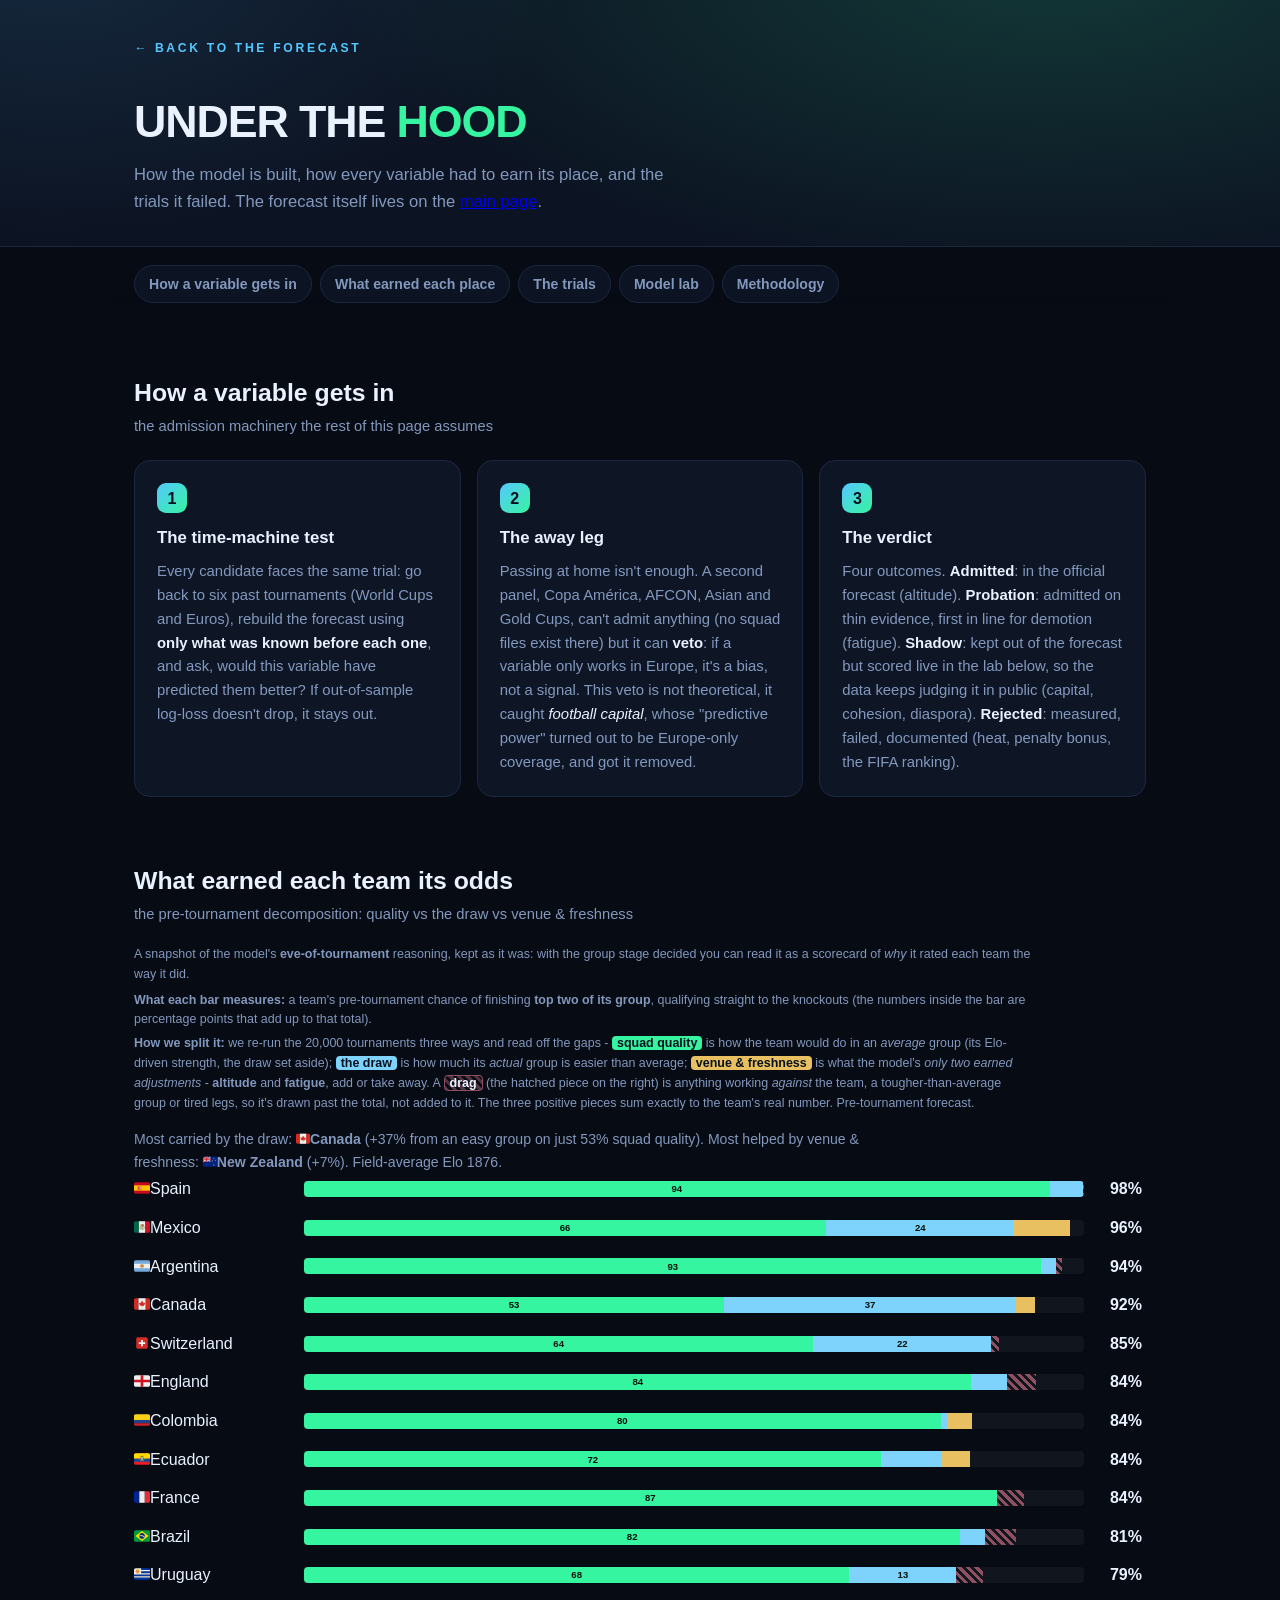
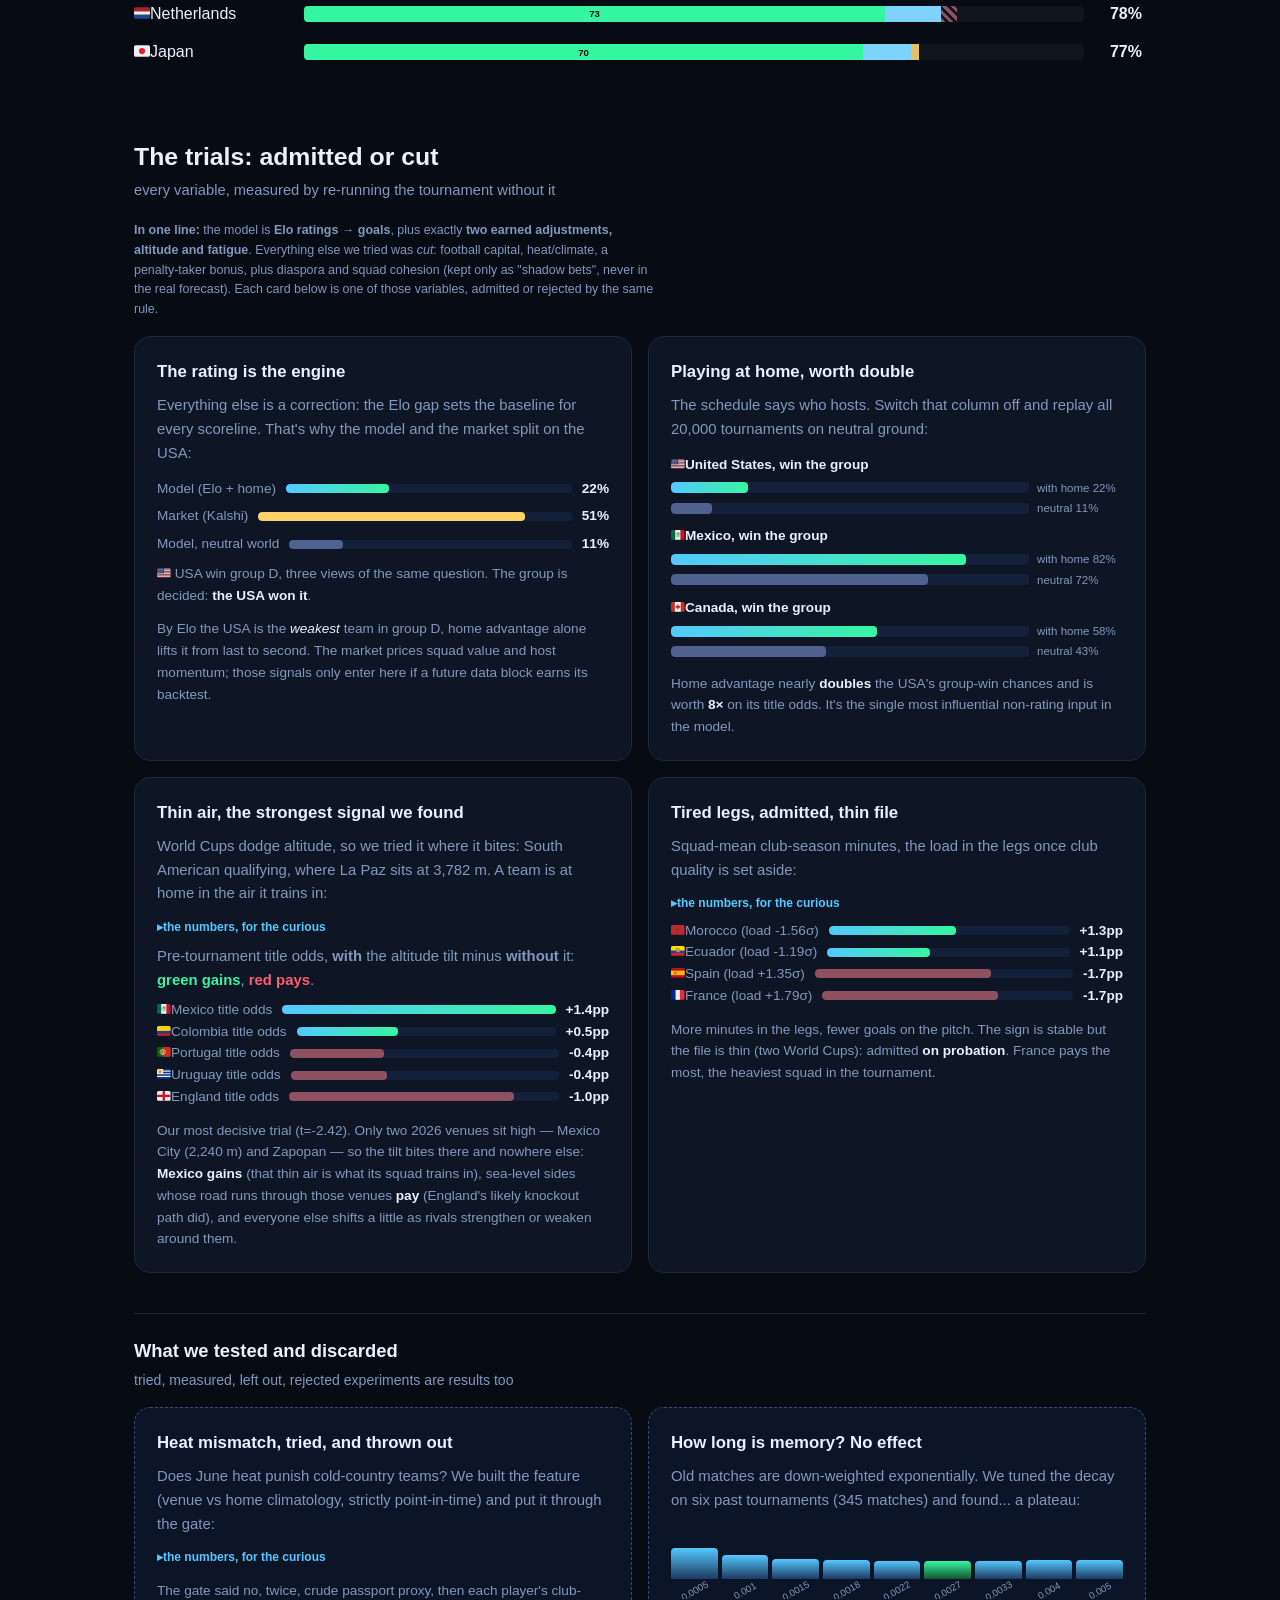
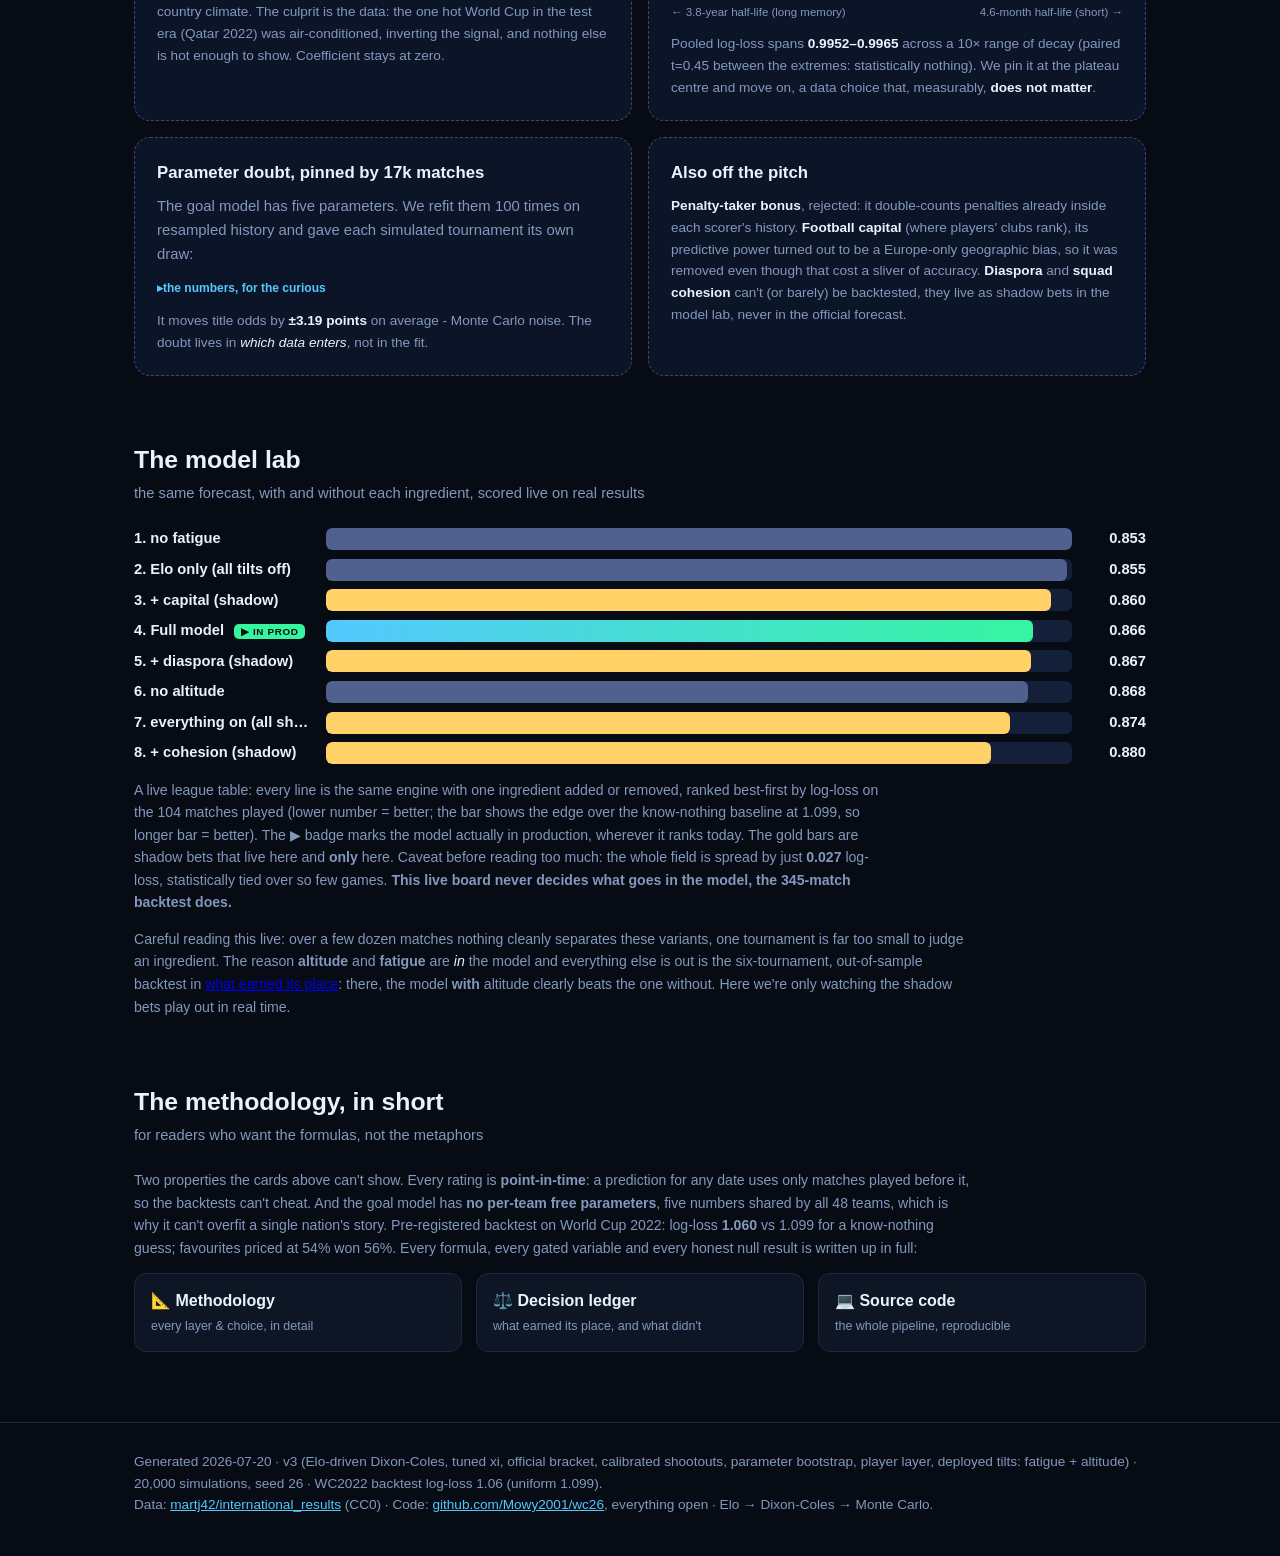
==== commit 21c41ef0: "data: final refresh — 104/104 matches, Spain champions (1-0 Argentina) The routine's post-19-Jul gua" ====
--- a/site/under-the-hood.html
+++ b/site/under-the-hood.html
@@ -4,7 +4,7 @@
 <meta charset="UTF-8">
 <meta name="viewport" content="width=device-width, initial-scale=1.0">
 <title>Under the hood · WC26, Probabilistic World Cup 2026</title>
-<link rel="stylesheet" href="style.css?v=202607190809">
+<link rel="stylesheet" href="style.css?v=202607201307">
 </head>
 <body>
 
@@ -202,7 +202,7 @@
   </div>
 </footer>
 
-<script src="data.js?v=202607190809"></script>
-<script src="app.js?v=202607190809"></script>
+<script src="data.js?v=202607201307"></script>
+<script src="app.js?v=202607201307"></script>
 </body>
 </html>
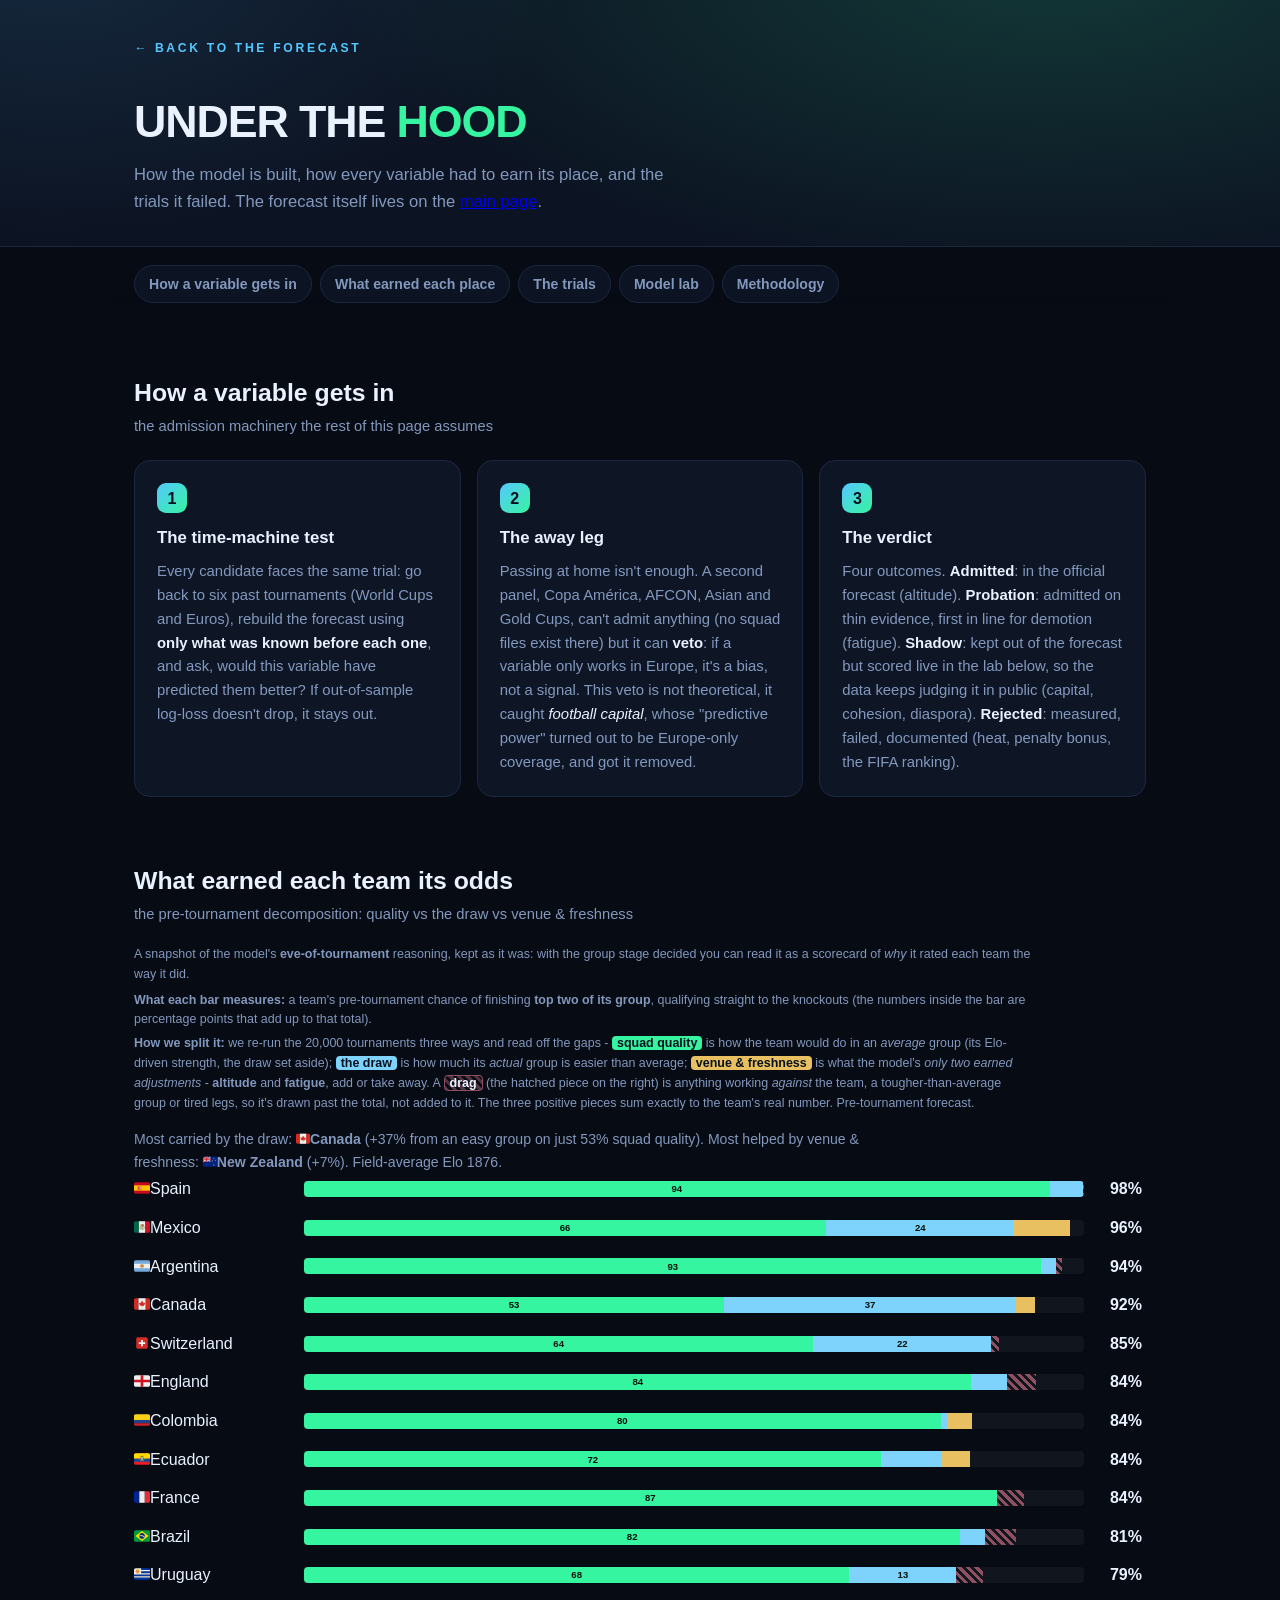
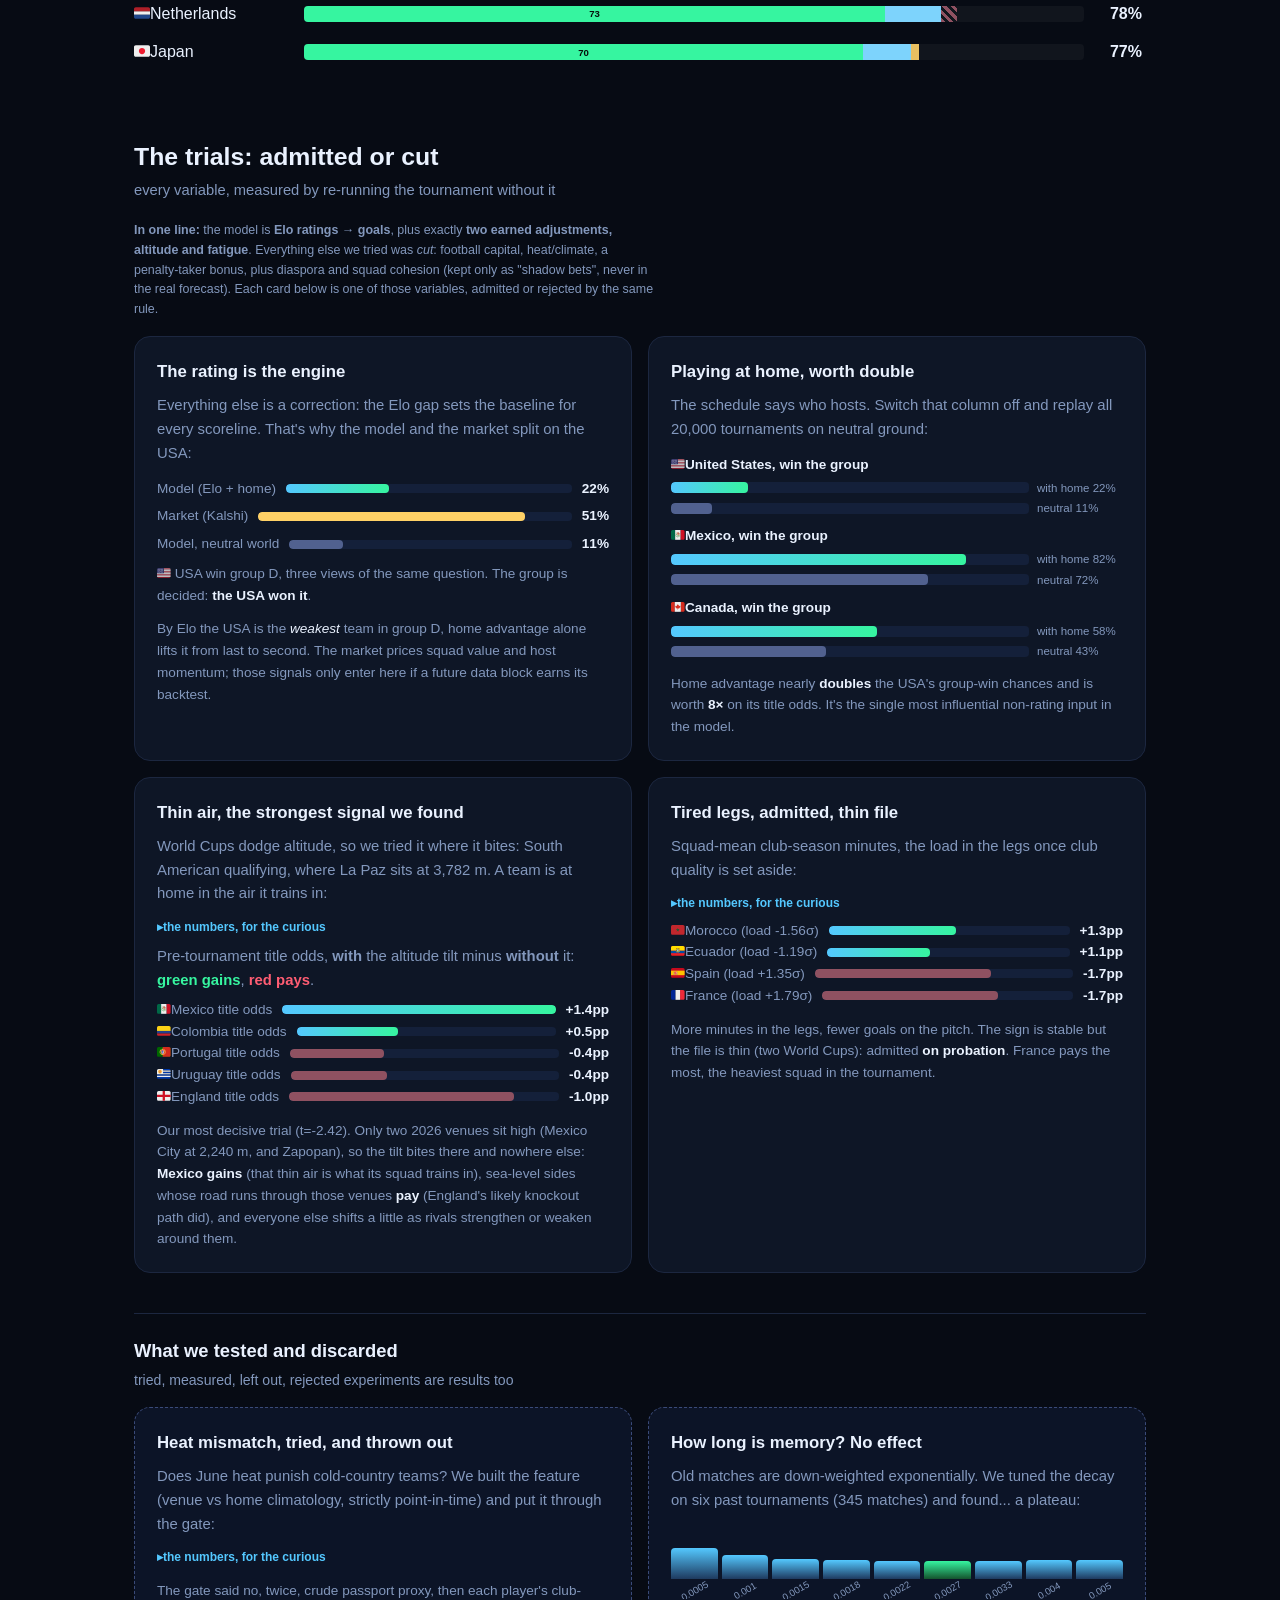
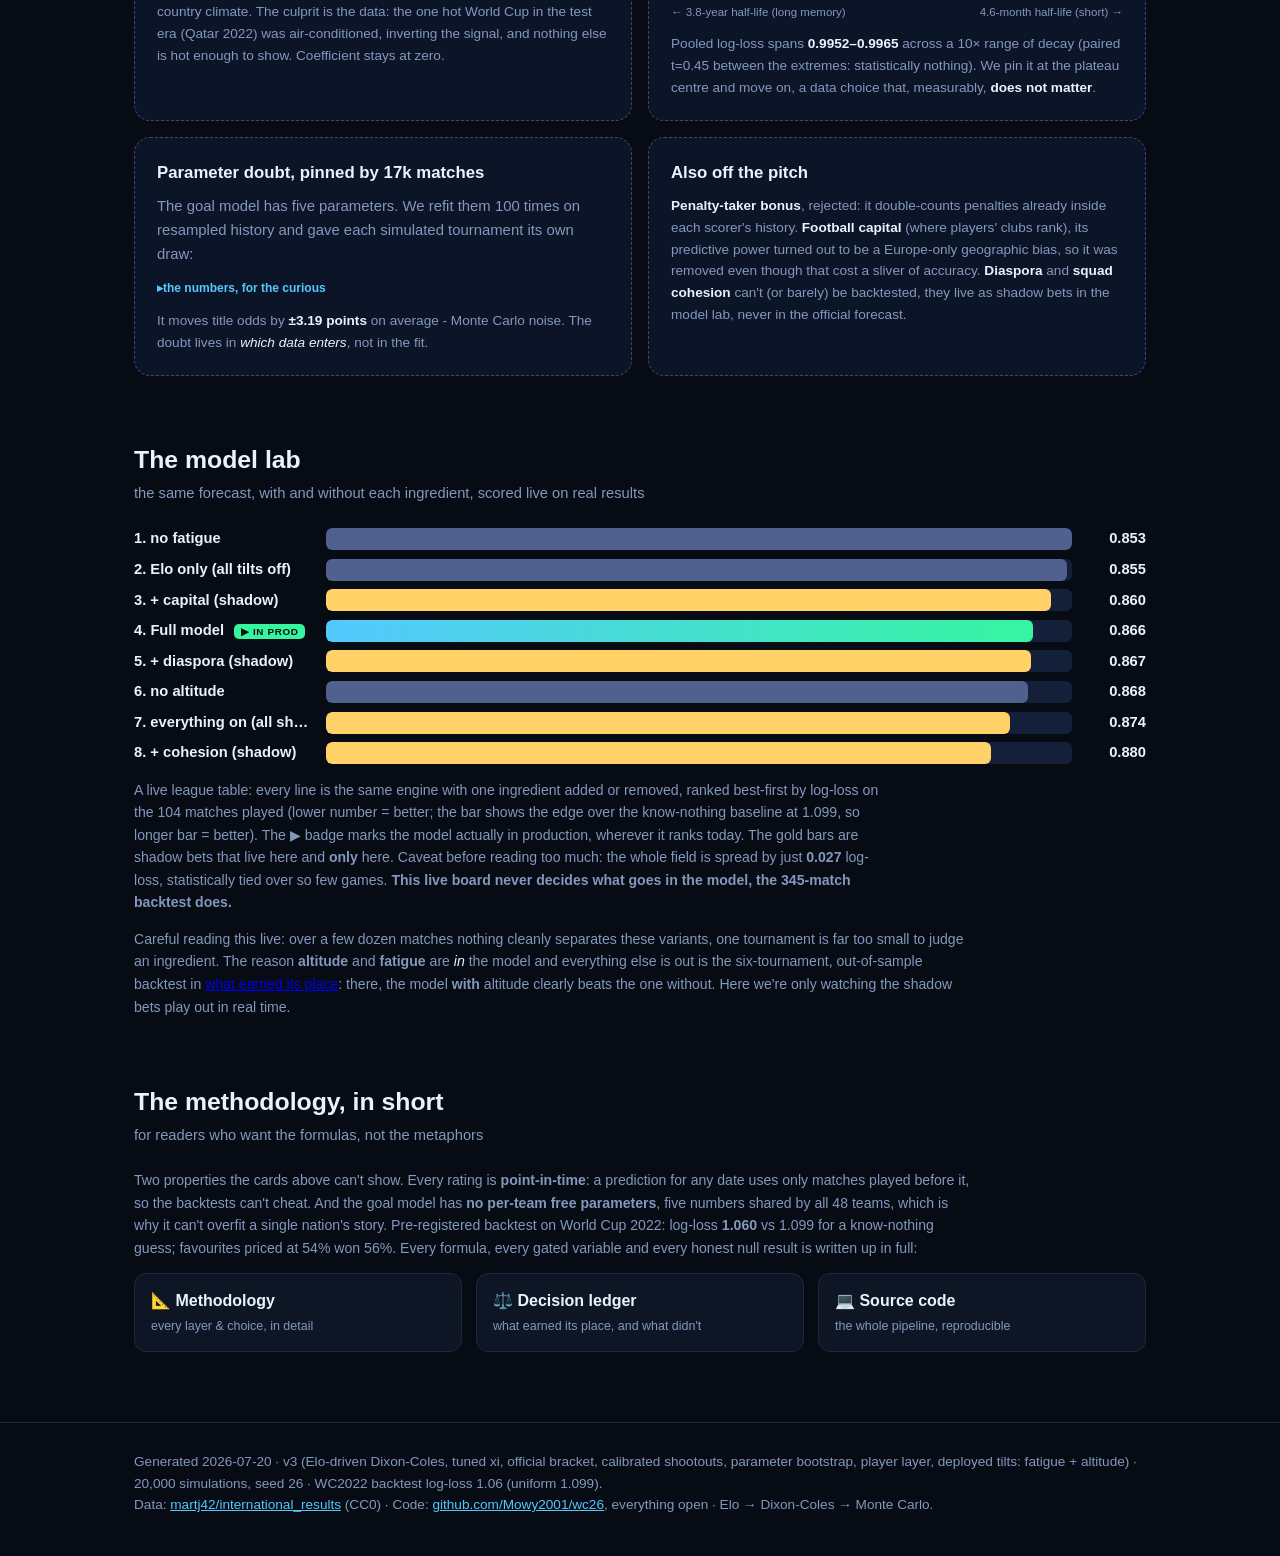
==== commit c69e4bd8: "polish(final): third-place in Called-it/Last-matches, KO cards show advance prob, drop em dashes, re" ====
--- a/site/under-the-hood.html
+++ b/site/under-the-hood.html
@@ -4,7 +4,7 @@
 <meta charset="UTF-8">
 <meta name="viewport" content="width=device-width, initial-scale=1.0">
 <title>Under the hood · WC26, Probabilistic World Cup 2026</title>
-<link rel="stylesheet" href="style.css?v=202607201307">
+<link rel="stylesheet" href="style.css?v=202607201333">
 </head>
 <body>
 
@@ -202,7 +202,7 @@
   </div>
 </footer>
 
-<script src="data.js?v=202607201307"></script>
-<script src="app.js?v=202607201307"></script>
+<script src="data.js?v=202607201333"></script>
+<script src="app.js?v=202607201333"></script>
 </body>
 </html>
--- a/site/style.css
+++ b/site/style.css
@@ -1,5 +1,5 @@
 :root {
-  /* Direction B — "The Living Forecast": dark broadcast / stadium night */
+  /* Direction B; "The Living Forecast": dark broadcast / stadium night */
   --bg: #070b14;
   --bg2: #0c1322;
   --card: #0e1626;
@@ -96,7 +96,7 @@
 .stat .v .flag { font-size: 1.3rem; margin-right: 6px; }
 .stat .v .vs { color: var(--muted); font-size: .95rem; font-weight: 600; }
 .stat .k { font-size: .78rem; color: var(--muted); text-transform: uppercase; letter-spacing: .08em; }
-/* the live-record headline stat — visually first and emphasised */
+/* the live-record headline stat; visually first and emphasised */
 .stat.headline {
   background: linear-gradient(135deg, rgba(56,189,248,.16), rgba(74,222,128,.14));
   border-color: var(--accent);
@@ -411,7 +411,7 @@
 .fc-step:hover:not(:disabled) { border-color: var(--accent); color: var(--accent); }
 .fc-step:disabled { opacity: .35; cursor: default; }
 /* fixed-width label so the slider track length never changes between matches
-   (the detail text — "Canada 6-0 Qatar" etc. — varies; clamp it, don't let it
+   (the detail text; "Canada 6-0 Qatar" etc.; varies; clamp it, don't let it
    resize the track) */
 .fc-bar .fc-lab { display: flex; flex-direction: column; align-items: flex-end;
   font-size: .82rem; color: var(--accent2); font-weight: 700; white-space: nowrap;
@@ -585,7 +585,7 @@
 .ko-row.ok .ko-prob { color: var(--accent); }
 .ko-row.no .ko-prob { color: var(--hot); }
 
-/* Called it? — group scorecard as a full-width grid of per-group cards */
+/* Called it?; group scorecard as a full-width grid of per-group cards */
 #rc-groups { display: grid; grid-template-columns: repeat(auto-fit, minmax(232px, 1fr)); gap: 12px; }
 .gc-card { background: var(--card); border: 1px solid var(--card-edge); border-radius: 11px; padding: 10px 13px; }
 .gc-head { display: flex; justify-content: space-between; align-items: baseline; font-weight: 800;
@@ -752,19 +752,43 @@
 .hc-chase .flag { margin-right: 3px; }
 .hc-note { font-size: .74rem; color: var(--muted); margin-top: 12px; border-top: 1px solid var(--card-edge); padding-top: 10px; }
 .hc-note b { color: var(--accent); }
+/* champion crowned (tournament over) */
+.hero-champ.hc-won { background: linear-gradient(180deg, rgba(255,209,102,.16), var(--card)); border-color: var(--gold); box-shadow: 0 0 30px rgba(255,209,102,.12); }
+.hc-won .hc-lab { color: var(--gold); }
+.hc-won .hc-team { font-size: 2rem; margin-top: 2px; }
+.hc-called { font-size: .92rem; font-weight: 700; color: var(--text); margin-top: 10px; }
+.hc-called b { color: var(--gold); }
+
+/* "how it ended" retrospective cards (replace next-matches when over) */
+.he-grid { display: grid; grid-template-columns: repeat(auto-fill, minmax(300px, 1fr)); gap: 12px; }
+.he-card { background: var(--card); border: 1px solid var(--card-edge); border-radius: 12px; padding: 14px 16px; }
+.he-card.he-final { border-color: var(--gold); background: linear-gradient(160deg, rgba(255,209,102,.10), var(--card) 60%); }
+.he-card.clickable { cursor: pointer; transition: border-color .15s, background .15s; }
+.he-card.clickable:hover { border-color: var(--gold); background: linear-gradient(160deg, rgba(255,209,102,.16), #101a2e 60%); }
+.he-lab { font-size: .72rem; text-transform: uppercase; letter-spacing: .08em; color: var(--muted); font-weight: 800; margin-bottom: 8px; }
+.he-final .he-lab { color: var(--gold); }
+.he-row { display: flex; align-items: center; gap: 10px; font-weight: 800; }
+.he-team { display: inline-flex; align-items: center; gap: 6px; flex: 1; min-width: 0; }
+.he-team.away { justify-content: flex-end; color: var(--muted); }
+.he-team.w { color: var(--text); } .he-team.away.w { color: var(--text); }
+.he-score { font-variant-numeric: tabular-nums; font-weight: 900; font-size: 1.1rem; background: #0a1322; border: 1px solid var(--card-edge); border-radius: 7px; padding: 2px 10px; }
+.he-score i { color: var(--muted); font-style: normal; margin: 0 3px; }
+.he-gb { font-weight: 800; font-size: 1.02rem; } .he-gb .flag { margin-right: 4px; }
+.he-note { font-size: .76rem; color: var(--muted); margin-top: 10px; }
+.he-note b { color: var(--gold); }
 
 /* ---------- classic left-to-right bracket + sandbox (v3) ---------- */
 /* one column per round; each column spreads its ties evenly over the full height, so a
    tie lines up vertically with the midpoint of the two ties that feed it (tree-ordered
-   in JS) — reading left to right, winners flow into the next column. */
+   in JS); reading left to right, winners flow into the next column. */
 #fc-bracket.bracket-scroll { display: flex; align-items: stretch; justify-content: flex-start;
   gap: 2px; width: 100%; max-width: 100%; min-width: 0;
   overflow-x: auto; overflow-y: visible; padding: 4px 7px 10px; }
-/* on desktop the whole bracket fits, so don't clip at all — no shaved edge borders.
+/* on desktop the whole bracket fits, so don't clip at all; no shaved edge borders.
    only narrow screens keep the horizontal scroll. */
 @media (min-width: 900px) { #fc-bracket.bracket-scroll { overflow-x: visible; } }
 /* override the earlier (dead) .bk-col rule's min-width:116 so columns are only as wide as
-   their tie — otherwise the nine columns total ~1060px and the far-right R32 is cut off. */
+   their tie; otherwise the nine columns total ~1060px and the far-right R32 is cut off. */
 .bk-col { display: flex; flex-direction: column; flex: 0 0 auto; min-width: 0;
   justify-content: flex-start; }
 .bk-col > .bk-rlab { margin-bottom: 10px; }
@@ -792,7 +816,7 @@
 .tie.has-heat:hover { border-color: var(--accent2); }
 /* inset glow (not outward) so a picked card at the container edge isn't clipped by overflow */
 .tie.picked { border-color: var(--violet); box-shadow: inset 0 0 0 1px rgba(183,148,255,.45); }
-.tie.played { border-color: rgba(74,222,128,.35); }  /* result already in — locked */
+.tie.played { border-color: rgba(74,222,128,.35); }  /* result already in; locked */
 .tie.played .tie-side:not(.win) { opacity: .5; }
 .tie.empty { opacity: .35; display: flex; align-items: center; justify-content: center; color: var(--muted); }
 .tie-side { display: flex; justify-content: space-between; align-items: center; font-size: .78rem; font-weight: 700; color: var(--muted); padding: 1px 3px; border-radius: 5px; }
